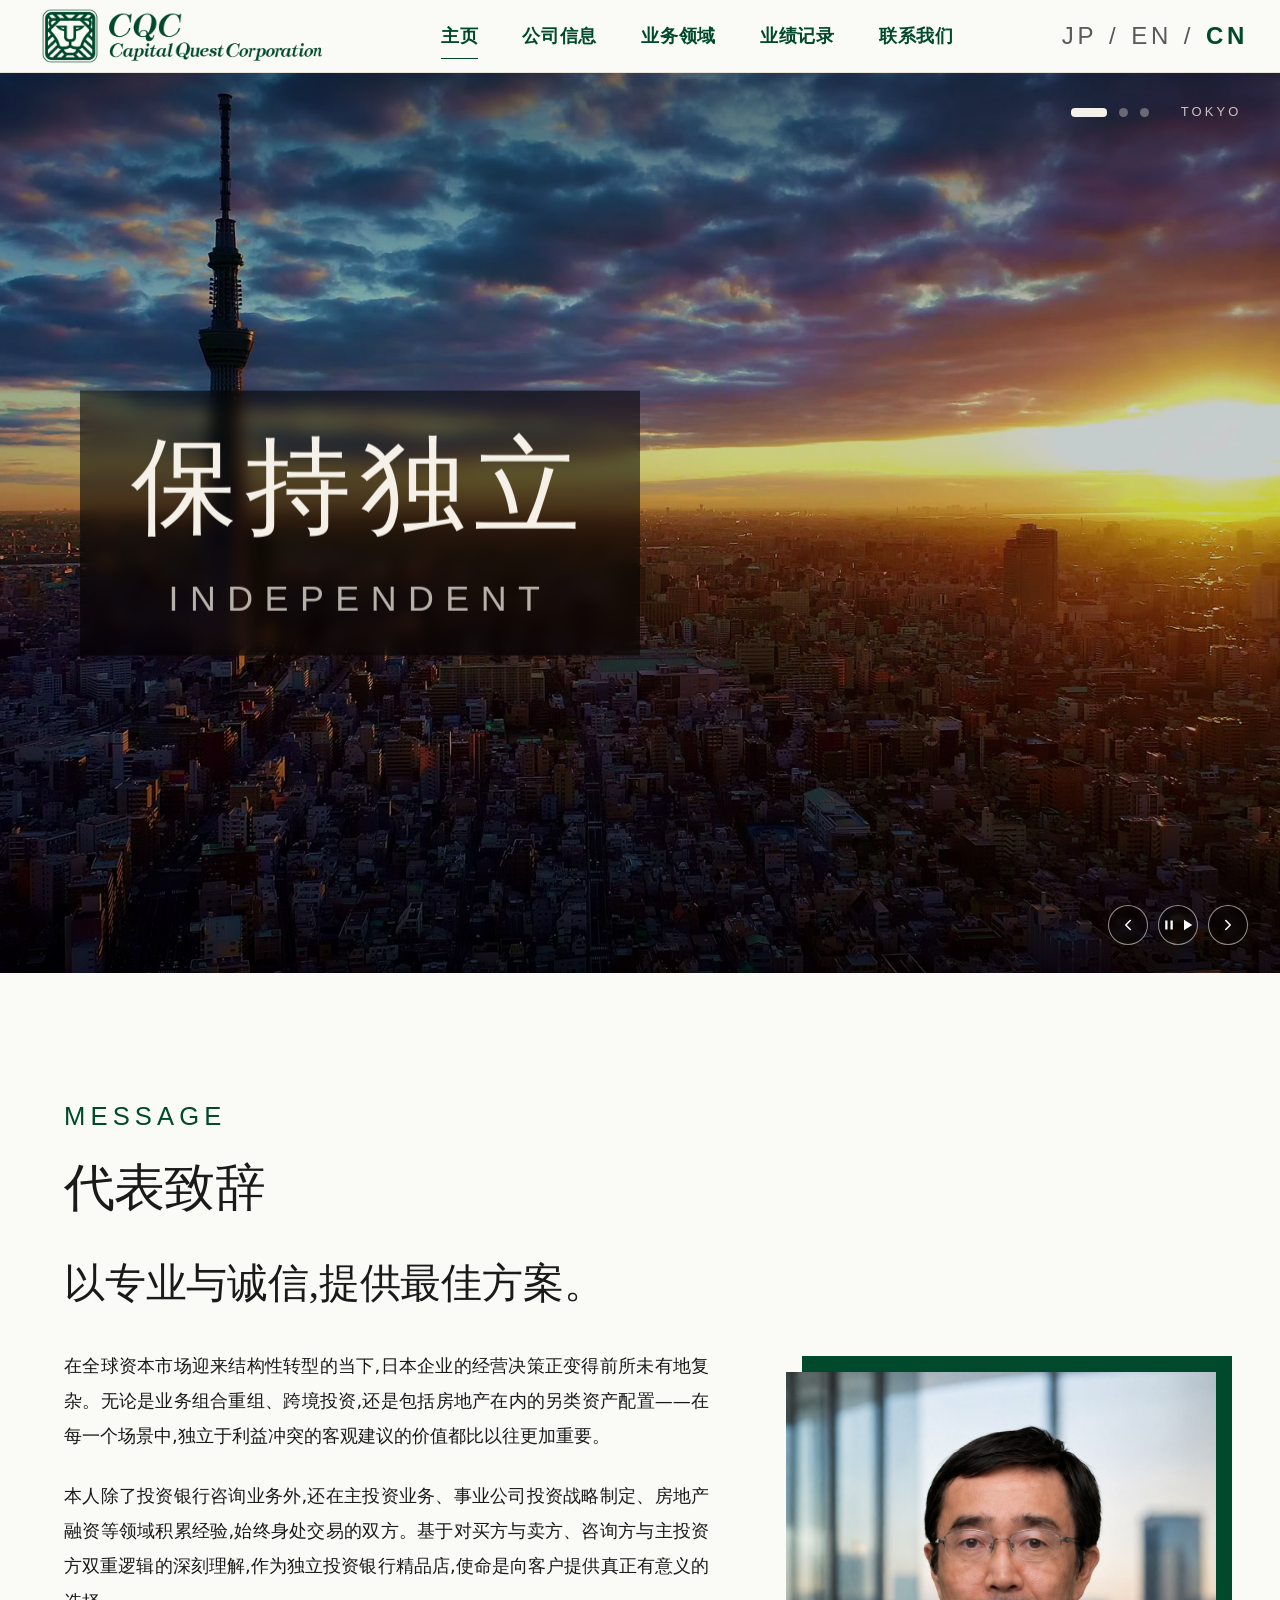
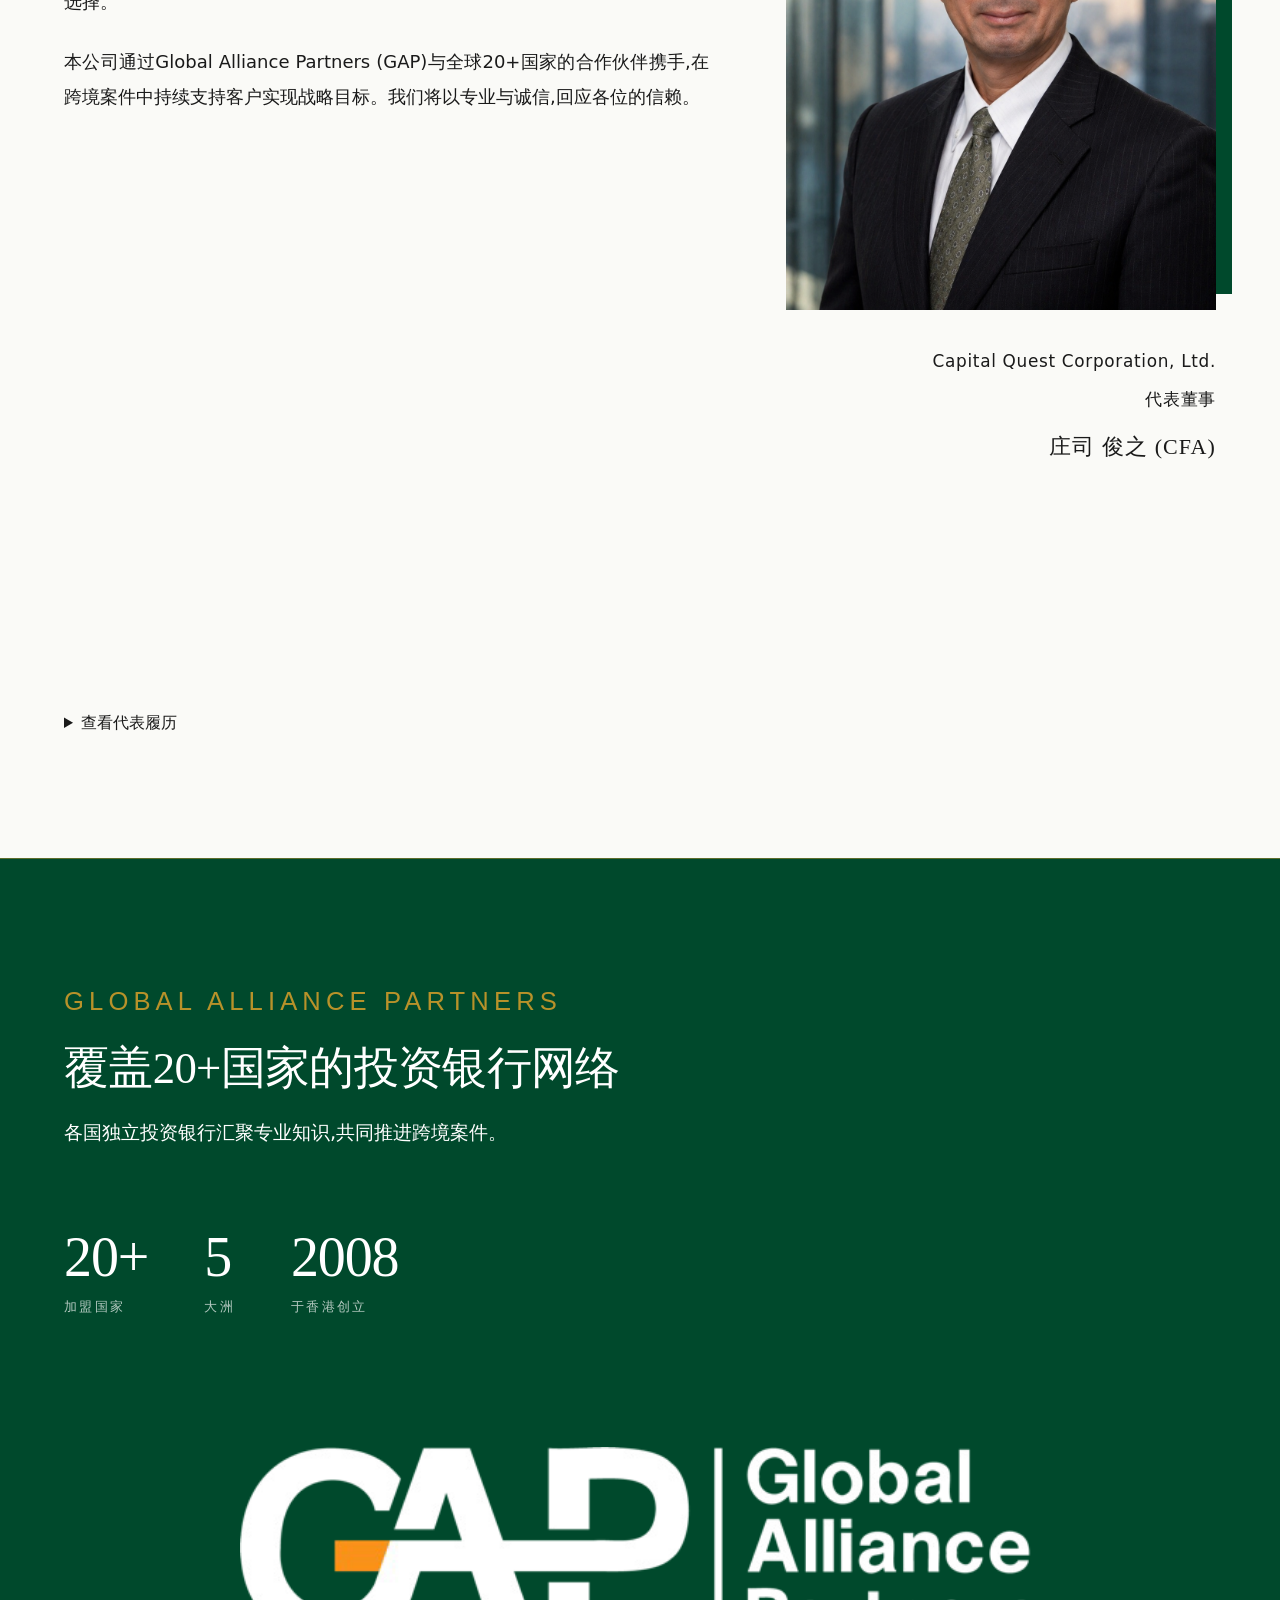
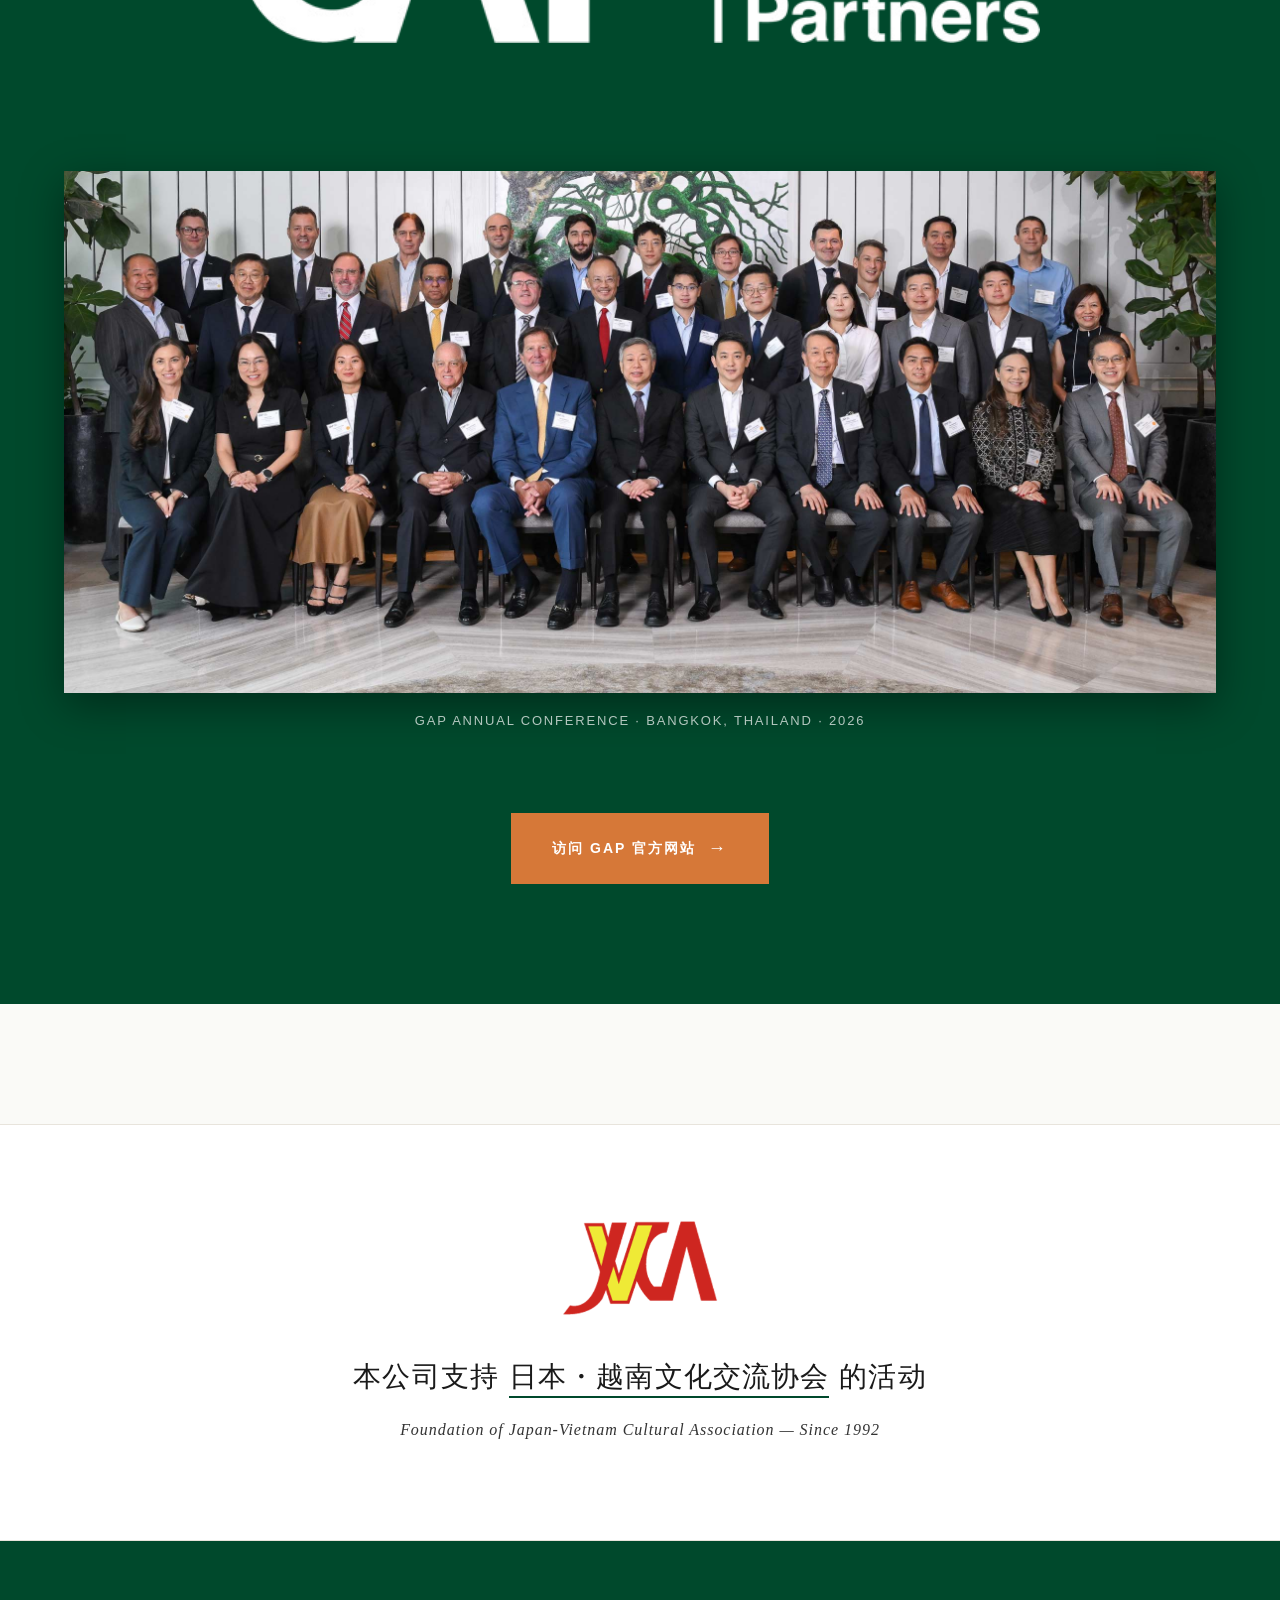
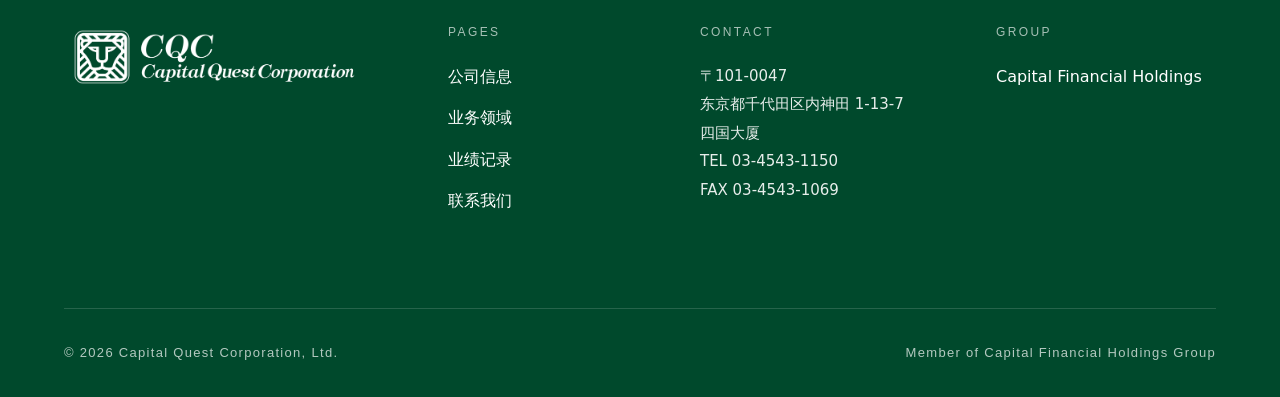
==== cn/index.html @ e7d8eb64 "CQC HP 2026-07 組織人事反映プレビュー（筒井会長退任→庄司代表就任、長谷川・厳のCAM異動、GAP加盟メンバー化、team統合） Co-Authored-By: Claude Opus " ====
<!DOCTYPE html>
<html lang="zh-CN">
<head>
<!-- Google tag (gtag.js) -->
<script async src="https://www.googletagmanager.com/gtag/js?id=G-7T0EGRR7GF"></script>
<script>
  window.dataLayer = window.dataLayer || [];
  function gtag(){dataLayer.push(arguments);}
  gtag('js', new Date());

  gtag('config', 'G-7T0EGRR7GF');
</script>
<meta charset="UTF-8">
<meta name="viewport" content="width=device-width, initial-scale=1">
<title>Capital Quest Corporation, Ltd. | 独立M&amp;A咨询</title>
<meta name="description" content="独立系M&A咨询公司。作为Capital Financial Holdings (CFH)集团成员,通过覆盖20+国家的Global Alliance Partners (GAP)网络提供跨境M&A咨询服务。">
<link rel="canonical" href="https://www.capital-qc.co.jp/cn/">
<!-- Favicon Start -->
<link rel="icon" type="image/png" href="/assets/logo/favicon/favicon-96x96.png" sizes="96x96" />
<link rel="icon" type="image/svg+xml" href="/assets/logo/favicon/favicon.svg" />
<link rel="shortcut icon" href="/assets/logo/favicon/favicon.ico" />
<link rel="apple-touch-icon" sizes="180x180" href="/assets/logo/favicon/apple-touch-icon.png" />
<link rel="manifest" href="/assets/logo/site.webmanifest" />
<!-- Favicon End -->
<link rel="stylesheet" href="/assets/css/style.css?v=20260513d">
</head>
<body>
<header class="site-header">
  <div class="site-header__inner"> <a href="/cn/" class="site-logo" aria-label="Capital Quest Corporation, Ltd. - 主页"> <img src="../assets/logo/cqc/cqc-logo-transparent.png" alt="Capital Quest Corporation, Ltd."> </a>
    <button class="site-nav-toggle" type="button" aria-label="打开菜单" aria-expanded="false" aria-controls="site-nav"> <span class="site-nav-toggle__bar" aria-hidden="true"></span> </button>
    <nav class="site-nav" id="site-nav" aria-label="全球"> <a href="/cn/" class="is-active">主页</a> <a href="about.html">公司信息</a> <a href="services.html">业务领域</a> <a href="track-record.html">业绩记录</a> <a href="mailto:info@capital-qc.co.jp?subject=Capital%20Quest%20Corporation%20%E7%BD%91%E7%AB%99%E5%92%A8%E8%AF%A2">联系我们</a> </nav>
    <div class="site-nav__lang" aria-label="语言切换"> <a href="/">JP</a> <span aria-hidden="true">/</span> <a href="/en/">EN</a> <span aria-hidden="true">/</span> <span class="is-active">CN</span> </div>
  </div>
</header>
<main> 
  
  <!-- HERO -->
  <section class="hero" aria-labelledby="hero-h1">
    <div class="hero__media" aria-hidden="true">
      <div class="hero__media-layer is-active" data-scene="tk">
        <video autoplay muted loop playsinline preload="auto" disablepictureinpicture controlslist="nodownload nofullscreen noremoteplayback" poster="../assets/img/hero/hero-tk-poster.jpg">
          <source src="../assets/video/TK.mp4" type="video/mp4">
        </video>
      </div>
      <div class="hero__media-layer" data-scene="hk">
        <video muted loop playsinline preload="auto" disablepictureinpicture controlslist="nodownload nofullscreen noremoteplayback" poster="../assets/img/hero/hero-hk-poster.jpg">
          <source src="../assets/video/HK2.mp4" type="video/mp4">
        </video>
      </div>
      <div class="hero__media-layer" data-scene="vn">
        <video muted loop playsinline preload="auto" disablepictureinpicture controlslist="nodownload nofullscreen noremoteplayback" poster="../assets/img/hero/hero-vn-poster.jpg">
          <source src="../assets/video/VN.mp4" type="video/mp4">
        </video>
      </div>
    </div>
    <div class="hero__overlay" aria-hidden="true"></div>
    <div class="hero__cities" aria-hidden="true"> <span class="hero__city-dot is-active" data-i="0"></span>  <span class="hero__city-dot" data-i="2"></span> <span class="hero__city-dot" data-i="3"></span> <span class="hero__city-label" id="hero-city-label">TOKYO</span> </div>
    <div class="hero__telop" id="hero-telop" aria-live="polite"></div>
    
    <!-- Hero controls (PC only) — 上一个 / 暂停 / 下一个 -->
    <div class="hero__controls" aria-label="Hero 操作">
      <button type="button" class="hero__ctrl hero__ctrl--prev" aria-label="上一个场景">
      <svg viewBox="0 0 24 24" aria-hidden="true" focusable="false">
        <path d="M15 6 L9 12 L15 18" fill="none" stroke="currentColor" stroke-width="2" stroke-linecap="round" stroke-linejoin="round"/>
      </svg>
      </button>
      <button type="button" class="hero__ctrl hero__ctrl--toggle" aria-label="暂停" aria-pressed="false">
      <svg class="hero__ctrl-icon hero__ctrl-icon--pause" viewBox="0 0 24 24" aria-hidden="true" focusable="false">
        <rect x="7" y="6" width="3" height="12" fill="currentColor"/>
        <rect x="14" y="6" width="3" height="12" fill="currentColor"/>
      </svg>
      <svg class="hero__ctrl-icon hero__ctrl-icon--play" viewBox="0 0 24 24" aria-hidden="true" focusable="false">
        <path d="M8 5 L19 12 L8 19 Z" fill="currentColor"/>
      </svg>
      </button>
      <button type="button" class="hero__ctrl hero__ctrl--next" aria-label="下一个场景">
      <svg viewBox="0 0 24 24" aria-hidden="true" focusable="false">
        <path d="M9 6 L15 12 L9 18" fill="none" stroke="currentColor" stroke-width="2" stroke-linecap="round" stroke-linejoin="round"/>
      </svg>
      </button>
    </div>
  </section>
  
  <!-- CHAIRMAN'S MESSAGE -->
  <section class="section chairman" aria-labelledby="chairman-h">
    <div class="container">
      <div class="section-header"> <span class="eyebrow">Message</span>
        <h2 id="chairman-h" class="h2">代表致辞</h2>
      </div>
      <div class="chairman__grid">
        <div class="chairman__text">
          <h3 class="chairman__pull">以专业与诚信,提供最佳方案。</h3>
          <div class="chairman__body">
            <p class="jp-justify">在全球资本市场迎来结构性转型的当下,日本企业的经营决策正变得前所未有地复杂。无论是业务组合重组、跨境投资,还是包括房地产在内的另类资产配置——在每一个场景中,独立于利益冲突的客观建议的价值都比以往更加重要。</p>
            <p class="jp-justify">本人除了投资银行咨询业务外,还在主投资业务、事业公司投资战略制定、房地产融资等领域积累经验,始终身处交易的双方。基于对买方与卖方、咨询方与主投资方双重逻辑的深刻理解,作为独立投资银行精品店,使命是向客户提供真正有意义的选择。</p>
            <p class="jp-justify">本公司通过Global Alliance Partners (GAP)与全球20+国家的合作伙伴携手,在跨境案件中持续支持客户实现战略目标。我们将以专业与诚信,回应各位的信赖。</p>
          </div>
        </div>
        <figure class="chairman__photo">
          <div class="chairman__photo-frame"> <img src="../assets/img/team/shoji.png" alt="庄司 俊之"> </div>
          <figcaption class="chairman__sign"> <span class="chairman__sign-company">Capital Quest Corporation, Ltd.</span> <span class="chairman__sign-title">代表董事</span> <span class="chairman__sign-name">庄司 俊之 (CFA)</span> </figcaption>
        </figure>
      </div>
    </div>
  </section>
  
  <!-- TRACK RECORD CAROUSEL -->
  
  <!-- GAP NETWORK -->
    <!-- Representative profile (relocated from team) -->
  <section class="section leader-bio-section">
    <div class="container">
      <details class="leader-bio">
        <summary>查看代表履历</summary>
        <div class="person-card__detail">
          <p>庄司 俊之先生以野村证券23年(其中纽约8年)的投资银行・自有资金投资生涯为基础,后续在乐天、MA Platform、东海东京证券积累了M&amp;A顾问与自有资金投资两方面的经验,目前担任CQC的实务统筹负责人。</p>
          <p>野村时代,在美国和日本两个市场从事不动产融资・投资、以及自有资金投资业务。其在日美两个市场不动产相关项目的设计与执行经验,延展至REIT、CMBS(Commercial Mortgage-Backed Securities)等不动产证券化项目的广泛参与。</p>
          <p>野村之后的职业生涯中,在乐天集团参与事业企划与企业风险投资,在MA Platform(森信托集团)负责大型国际度假村开发战略,在东海东京证券负责M&amp;A顾问业务,积累了事业公司侧的本金视角与顾问双方的视角。这构成了在CQC中,翻译卖方与买方双方逻辑、组织交易过程中独特的优势。</p>
          <p>专业领域涵盖资本市场交易、另类投资、M&amp;A・资金筹措顾问、不动产融资及不动产投资四大领域。</p>
          <h4>职业经历</h4>
          <ul class="career-timeline">
            <li><time>～2009前后</time><span>野村证券(东京・纽约任职,合计23年。其中纽约8年)</span></li>
            <li><time>～2010s</time><span>乐天集团(事业企划、风险・PE投资业务)</span></li>
            <li><time>～2010s</time><span>MA Platform股份有限公司(森信托集团／国际度假村开发战略负责)</span></li>
            <li><time>～2020s</time><span>东海东京证券／其他金融机构(M&amp;A顾问)</span></li>
            <li><time>2026</time><span>Capital Quest Corporation, Ltd. 代表董事(现任)</span></li>
          </ul>
          <h4>学历・资格</h4>
          <ul class="career-timeline">
            <li><span>东京大学法学部 毕业</span></li>
            <li><span>密歇根大学 工商管理硕士(MBA)</span></li>
            <li><span>美国CFA协会认证分析师(Chartered Financial Analyst)</span></li>
          </ul>
        </div>
      </details>
    </div>
  </section>
  <section class="gap-network" aria-labelledby="gap-h">
    <div class="container">
      <div class="section-header gap-network__header"> <span class="eyebrow">Global Alliance Partners</span>
        <h2 id="gap-h">覆盖20+国家的投资银行网络</h2>
        <p class="gap-network__lead">各国独立投资银行汇聚专业知识,共同推进跨境案件。</p>
      </div>
      <div class="gap-stats">
        <div>
          <div class="gap-stat__num"><span class="num">20+</span></div>
          <div class="gap-stat__label">加盟国家</div>
        </div>
        <div>
          <div class="gap-stat__num"><span class="num">5</span></div>
          <div class="gap-stat__label">大洲</div>
        </div>
        <div>
          <div class="gap-stat__num"><span class="num">2008</span></div>
          <div class="gap-stat__label">于香港创立</div>
        </div>
      </div>
      <div class="gap-network__brand"> <a href="https://globalalliancepartners.com/" target="_blank" rel="noopener noreferrer" class="gap-network__brand-link" aria-label="Global Alliance Partners 官方网站"> <img src="../assets/img/gap/gap-logo-white-hd.png" alt="Global Alliance Partners" class="gap-network__brand-logo"> </a> </div>
      <figure class="gap-network__conf"> <img src="../assets/img/gap/group-shot-2026.jpg" alt="GAP Annual Conference 2026" class="gap-network__conf-img">
        <figcaption class="gap-network__conf-caption">GAP Annual Conference · Bangkok, Thailand · 2026</figcaption>
      </figure>
      <div class="gap-network__cta"> <a href="https://globalalliancepartners.com/gap-members/"
           class="gap-network__cta-btn"
           target="_blank" rel="noopener noreferrer"> 访问 GAP 官方网站 <span class="arrow" aria-hidden="true">→</span> </a> </div>
    </div>
  </section>
</main>
<script>

// ===== Hero: TK → NY → HK → VN 切换 + 字幕 + 控制按钮 =====
(function () {
  var layers = document.querySelectorAll('.hero__media-layer');
  if (layers.length < 2) return;

  var telop     = document.getElementById('hero-telop');
  var cityLabel = document.getElementById('hero-city-label');
  var cityDots  = document.querySelectorAll('.hero__city-dot');
  var prevBtn   = document.querySelector('.hero__ctrl--prev');
  var nextBtn   = document.querySelector('.hero__ctrl--next');
  var toggleBtn = document.querySelector('.hero__ctrl--toggle');

  // keywordJp 位置放置较大的中文主标题；keywordEn 位置放置较小的英文副标题。
  var cities = [
    { label:'TOKYO',     keywordJp:'保持独立',           keywordEn:'INDEPENDENT' },
    { label:'HONG KONG', keywordJp:'20+国家网络',        keywordEn:'CROSSBORDER NETWORK' },
    { label:'VIETNAM',   keywordJp:'连接高增长亚洲',     keywordEn:'THE NEXT FUTURE', theme:'light' }
  ];

  var CITY_DURATION = 8500;
  var EXIT_TRIGGER  = 6500;
  var CROSSFADE_MS  = 2100;
  var WARMUP_MS     = 300;

  var idx = 0;
  var isPaused = false;
  var exitTimer = null;
  var cycleTimers = [];

  layers.forEach(function (l, i) {
    var v = l.querySelector('video');
    if (!v) return;
    if (i === 0) { v.play().catch(function(){}); }
    else { v.pause(); v.currentTime = 0; }
  });

  function renderTelop(i) {
    if (!telop) return;
    var c = cities[i];
    telop.className = 'hero__telop is-enter' + (c.theme === 'light' ? ' is-light' : '');
    telop.innerHTML =
      '<div class="hero__telop-bar is-enter" id="hero-telop-bar">' +
        '<div class="hero__telop-jp">' + c.keywordJp + '</div>' +
        '<div class="hero__telop-en">' + c.keywordEn + '</div>' +
      '</div>';
  }

  function triggerExit() {
    if (!telop) return;
    telop.classList.remove('is-enter');
    telop.classList.add('is-exit');
    var bar = document.getElementById('hero-telop-bar');
    if (bar) {
      bar.classList.remove('is-enter');
      bar.classList.add('is-exit');
    }
  }

  function updateIndicator(i) {
    cityDots.forEach(function (d, j) { d.classList.toggle('is-active', j === i); });
    if (cityLabel) cityLabel.textContent = cities[i].label;
  }

  function warmupLayer(i) {
    var v = layers[i] && layers[i].querySelector('video');
    if (!v) return;
    v.currentTime = 0;
    var p = v.play();
    if (p && p.catch) p.catch(function(){});
  }

  function activateLayer(nextIdx) {
    if (nextIdx === idx) return;
    var prevIdx = idx;
    var next = layers[nextIdx].querySelector('video');
    if (next && next.paused) next.play().catch(function(){});
    layers[prevIdx].classList.remove('is-active');
    idx = nextIdx;
    layers[idx].classList.add('is-active');
    setTimeout(function () {
      var prev = layers[prevIdx].querySelector('video');
      if (prev) { prev.pause(); prev.currentTime = 0; }
    }, CROSSFADE_MS);
  }

  function goToCity(i) {
    if (exitTimer) { clearTimeout(exitTimer); exitTimer = null; }
    activateLayer(i);
    renderTelop(i);
    updateIndicator(i);
    if (!isPaused) exitTimer = setTimeout(triggerExit, EXIT_TRIGGER);
  }

  function clearCycle() {
    cycleTimers.forEach(clearTimeout);
    cycleTimers = [];
    if (exitTimer) { clearTimeout(exitTimer); exitTimer = null; }
  }

  function scheduleNext() {
    var t1 = setTimeout(function () {
      var nextIdx = (idx + 1) % cities.length;
      warmupLayer(nextIdx);
      var t2 = setTimeout(function () {
        goToCity(nextIdx);
        if (!isPaused) scheduleNext();
      }, WARMUP_MS);
      cycleTimers.push(t2);
    }, CITY_DURATION - WARMUP_MS);
    cycleTimers.push(t1);
  }

  function startCycle() {
    isPaused = false;
    if (!exitTimer) exitTimer = setTimeout(triggerExit, EXIT_TRIGGER);
    scheduleNext();
  }

  function pauseHero() {
    isPaused = true;
    clearCycle();
    var v = layers[idx].querySelector('video');
    if (v) v.pause();
    if (toggleBtn) {
      toggleBtn.classList.add('is-paused');
      toggleBtn.setAttribute('aria-pressed', 'true');
      toggleBtn.setAttribute('aria-label', '播放');
    }
  }

  function playHero() {
    var v = layers[idx].querySelector('video');
    if (v) v.play().catch(function(){});
    startCycle();
    if (toggleBtn) {
      toggleBtn.classList.remove('is-paused');
      toggleBtn.setAttribute('aria-pressed', 'false');
      toggleBtn.setAttribute('aria-label', '暂停');
    }
  }

  function jumpTo(i) {
    var wasPaused = isPaused;
    clearCycle();
    warmupLayer(i);
    goToCity(i);
    if (!wasPaused) startCycle();
  }

  if (prevBtn)   prevBtn.addEventListener('click', function () { jumpTo((idx - 1 + cities.length) % cities.length); });
  if (nextBtn)   nextBtn.addEventListener('click', function () { jumpTo((idx + 1) % cities.length); });
  if (toggleBtn) toggleBtn.addEventListener('click', function () { isPaused ? playHero() : pauseHero(); });

  renderTelop(0);
  updateIndicator(0);
  startCycle();
})();
</script> 
<script src="../assets/js/site.js?v=20260513a" defer></script> 

<!-- JVCA Support Section -->
<section class="site-support" aria-label="JVCA support">
  <div class="container">
    <div class="site-support__inner">
      <div class="site-support__logo"> <img src="../assets/img/group/jvca.png" alt="JVCA — 日本越南文化交流协会"> </div>
      <div class="site-support__text">
        <p class="site-support__line">本公司支持 <a href="https://www.jvca.or.jp/" target="_blank" rel="noopener noreferrer">日本・越南文化交流协会</a> 的活动</p>
        <p class="site-support__since">Foundation of Japan-Vietnam Cultural Association — Since 1992</p>
      </div>
    </div>
  </div>
</section>
<footer class="site-footer">
  <div class="container">
    <div class="site-footer__grid">
      <div class="site-footer__brand"> <img src="../assets/logo/cqc/cqc-logo-white.png" alt="Capital Quest Corporation, Ltd."> </div>
      <div class="site-footer__col">
        <h4>Pages</h4>
        <ul>
          <li><a href="about.html">公司信息</a></li>
          <li><a href="services.html">业务领域</a></li>
          <li><a href="track-record.html">业绩记录</a></li>
          
          <li><a href="mailto:info@capital-qc.co.jp?subject=Capital%20Quest%20Corporation%20%E7%BD%91%E7%AB%99%E5%92%A8%E8%AF%A2">联系我们</a></li>
        </ul>
      </div>
      <div class="site-footer__col">
        <h4>Contact</h4>
        <address>
        〒101-0047<br>
        东京都千代田区内神田 1-13-7<br>
        四国大厦<br>
        TEL 03-4543-1150<br>
        FAX 03-4543-1069
        </address>
      </div>
      <div class="site-footer__col">
        <h4>Group</h4>
        <ul>
          <li>Capital Financial Holdings</li>
        </ul>
      </div>
    </div>
    <div class="site-footer__bottom"> <span>&copy; 2026 Capital Quest Corporation, Ltd.</span> <span>Member of Capital Financial Holdings Group</span> </div>
  </div>
</footer>
</body>
</html>
---- assets/css/style.css ----
/* =====================================================
   CQC Website — style.css
   v0.1 (2026-04-27)
   Plain HTML + 自作CSS。フレームワーク不使用。
   全設計値は :root に集約。微調整は :root の値変更で全頁伝播。
   ===================================================== */

/* -----------------------------------------------------
   1. Design Tokens (:root variables)
   ----------------------------------------------------- */
:root {
  /* Brand colors */
  --c-forest:       #00492C;   /* CQC公式 / Primary */
  --c-forest-deep:  #003620;   /* hover / 深調 */
  --c-forest-soft:  #E5EDE9;   /* 淡背景 */
  --c-gold:         #B8922A;   /* アクセント（最小限・下線） */

  /* Surfaces */
  --c-bg:           #FAFAF7;   /* warm ivory（基本背景） */
  --c-paper:        #FFFFFF;   /* カード等 */
  --c-ink:          #1A1A1A;   /* 本文 */
  --c-ink-muted:    #333333;   /* 補足（強化済） */
  --c-ink-faint:    #5A5A5A;   /* キャプション（強化済） */
  --c-border:       #E8E4DC;   /* 罫線 */
  --c-border-strong:#1A1A1A;   /* 強調罫線 */

  /* Typography stacks (OS fonts only — no webfont) */
  --font-mincho:
      "Hiragino Mincho ProN", "Hiragino Mincho Pro",
      "Yu Mincho", "YuMincho", "ＭＳ 明朝", serif;
  --font-gothic:
      "Hiragino Sans", "Hiragino Kaku Gothic ProN",
      "Yu Gothic Medium", YuGothic, "Yu Gothic",
      "Meiryo UI", Meiryo, "Noto Sans JP",
      system-ui, -apple-system, sans-serif;
  /* serif-en は --font-mincho にエイリアス（フォントファミリー数を3に集約） */
  --font-serif-en: var(--font-mincho);
  --font-sans-en:
      "Helvetica Neue", Helvetica, Arial,
      "Liberation Sans", sans-serif;

  /* Type scale — 4 tiers only (Display / Title / Body / Caption)
     全画面で視認性と一貫性を確保。これ以外のサイズは原則使わない。 */
  --fs-display:  clamp(2.75rem, 5vw,   4.5rem);    /* T1 — Hero H1 only */
  --fs-title:    clamp(1.5rem,  2.5vw, 2.125rem);  /* T2 — eyebrow override / h2 / pull / hero subhead */
  --fs-body:     1rem;                              /* T3 — paragraphs / sub / lead / mission body */
  --fs-caption:  0.8125rem;                         /* T4 — labels / tags / marker labels */

  /* Legacy aliases (互換性のため残置。新規は上記4トークンを使うこと) */
  --fs-h2:       var(--fs-title);
  --fs-eyebrow:  var(--fs-caption);

  --lh-display: 1.25;
  --lh-heading: 1.4;
  --lh-body:    1.85;        /* 和文向け広め */

  /* Spacing scale */
  --space-section:   120px;  /* セクション間 */
  --space-block:     80px;   /* ブロック間 */
  --space-element:   32px;

  /* Layout */
  --max-w:    1280px;
  --gutter:   clamp(24px, 5vw, 64px);
  --nav-h:    72px;

  /* Borders & shadow */
  --radius:        2px;

  /* Motion */
  --ease:         cubic-bezier(0.4, 0, 0.2, 1);
  --duration:     200ms;
}

/* -----------------------------------------------------
   2. Reset (minimal)
   ----------------------------------------------------- */
*, *::before, *::after { box-sizing: border-box; }
* { margin: 0; padding: 0; }

html {
  -webkit-text-size-adjust: 100%;
  -webkit-font-smoothing: antialiased;
  -moz-osx-font-smoothing: grayscale;
  scroll-behavior: smooth;
}

body {
  background: var(--c-bg);
  color: var(--c-ink);
  font-family: var(--font-gothic);
  font-size: var(--fs-body);
  line-height: var(--lh-body);
  font-feature-settings: "palt" 1;  /* 和文プロポーショナル詰め */
}

img, svg { display: block; max-width: 100%; height: auto; }
a { color: inherit; text-decoration: none; transition: opacity var(--duration) var(--ease); }
a:hover { opacity: 0.7; }
button { font: inherit; background: none; border: 0; cursor: pointer; color: inherit; }
ul, ol { list-style: none; }

/* -----------------------------------------------------
   3. Japanese typography rules
   ----------------------------------------------------- */
.jp-justify {
  text-align: justify;
  text-justify: inter-ideograph;
  word-break: auto-phrase;
  line-break: strict;
  hanging-punctuation: allow-end;
}

/* -----------------------------------------------------
   4. Layout primitives
   ----------------------------------------------------- */
.container {
  width: 100%;
  max-width: var(--max-w);
  margin-inline: auto;
  padding-inline: var(--gutter);
}

.section {
  padding-block: var(--space-section);
}

/* -----------------------------------------------------
   5. Typography utilities
   ----------------------------------------------------- */
.eyebrow {
  font-family: var(--font-sans-en);
  font-size: var(--fs-eyebrow);
  font-weight: 500;
  letter-spacing: 0.2em;
  text-transform: uppercase;
  color: var(--c-forest);
  display: inline-block;
}

.h2 {
  font-family: var(--font-mincho);
  font-size: var(--fs-h2);
  font-weight: 500;
  line-height: var(--lh-heading);
}

.num {
  font-family: var(--font-serif-en);
  font-variant-numeric: tabular-nums;
  font-feature-settings: "tnum" 1;
}

/* -----------------------------------------------------
   6. Header / Nav
   ----------------------------------------------------- */
.site-header {
  position: sticky;
  top: 0;
  z-index: 50;
  background: rgba(250, 250, 247, 0.92);
  backdrop-filter: saturate(180%) blur(12px);
  -webkit-backdrop-filter: saturate(180%) blur(12px);
  border-bottom: 1px solid var(--c-border);
}

.site-header__inner {
  display: flex;
  align-items: center;
  justify-content: space-between;
  height: var(--nav-h);
  padding-inline: clamp(20px, 2.5vw, 40px);
}

.site-logo {
  display: flex;
  align-items: center;
  gap: 12px;
}

.site-logo img {
  height: 72px;
  width: auto;
}

.site-nav {
  display: flex;
  gap: 44px;
}

.site-nav a {
  font-family: var(--font-gothic);
  font-size: 1.125rem;
  font-weight: 700;
  color: var(--c-forest);
  letter-spacing: 0.04em;
  position: relative;
  padding-block: 6px;
}

.site-nav a::after {
  content: "";
  position: absolute;
  left: 0;
  bottom: 0;
  width: 100%;
  height: 1px;
  background: var(--c-forest);
  transform: scaleX(0);
  transform-origin: left;
  transition: transform var(--duration) var(--ease);
}

.site-nav a:hover { opacity: 1; }
.site-nav a:hover::after,
.site-nav a.is-active::after { transform: scaleX(1); }

.site-nav__lang {
  display: flex;
  align-items: center;
  gap: 12px;
  font-family: var(--font-sans-en);
  font-size: 1.5rem;  /* 24px */
  letter-spacing: 0.15em;
}
.site-nav__lang span { color: var(--c-ink-faint); }
.site-nav__lang .is-active { color: var(--c-forest); font-weight: 600; }
.site-nav__lang a {
  color: var(--c-ink-faint);
  text-decoration: none;
  transition: color var(--duration) var(--ease);
}
.site-nav__lang a:hover { color: var(--c-ink); }

/* モバイル/タブレットだけ言語トグルを縮小 + 間隔詰め */
@media (max-width: 1024px) {
  .site-nav__lang {
    font-size: 0.8125rem;  /* 13px */
    gap: 4px;
    letter-spacing: 0.06em;
  }
}

/* ---- Hamburger toggle (mobile only) ---- */
.site-nav-toggle {
  display: none;
  width: 44px;
  height: 44px;
  margin: 0;
  padding: 0;
  background: transparent;
  border: 0;
  cursor: pointer;
  position: relative;
  z-index: 60;
  -webkit-appearance: none;
}
.site-nav-toggle__bar,
.site-nav-toggle__bar::before,
.site-nav-toggle__bar::after {
  display: block;
  width: 24px;
  height: 2px;
  background: var(--c-forest);
  position: absolute;
  left: 50%;
  transform: translateX(-50%);
  transition: transform 0.25s ease, top 0.25s ease, opacity 0.2s ease;
}
.site-nav-toggle__bar {
  top: 50%;
  margin-top: -1px;
}
.site-nav-toggle__bar::before { content: ''; top: -8px; }
.site-nav-toggle__bar::after  { content: ''; top:  8px; }

.site-nav-toggle.is-open .site-nav-toggle__bar { background: transparent; }
.site-nav-toggle.is-open .site-nav-toggle__bar::before {
  top: 0;
  transform: translateX(-50%) rotate(45deg);
}
.site-nav-toggle.is-open .site-nav-toggle__bar::after {
  top: 0;
  transform: translateX(-50%) rotate(-45deg);
}

/* -----------------------------------------------------
   7. Hero (A案 Centerview Style)
   ----------------------------------------------------- */
.hero {
  position: relative;
  padding-block: clamp(96px, 14vh, 180px) clamp(80px, 12vh, 140px);
  min-height: 100vh;
  display: flex;
  align-items: center;
  background: #0a0a0a;
  overflow: hidden;
  text-align: center;
}

@media (max-width: 1024px) {
  .hero { height: 45vh; min-height: 340px; padding-block: 0; }
}

@media (max-width: 768px) {
  .hero { height: 38vh; min-height: 300px; padding-block: 0; }
}

/* Houlihan-style full-bleed media layer */
.hero__media {
  position: absolute;
  inset: 0;
  z-index: 0;
  overflow: hidden;
}
.hero__media-layer {
  position: absolute;
  inset: 0;
  opacity: 0;
  /* 2秒クロスフェード、cubic-bezier で柔らかい立ち上がり・収束 */
  transition: opacity 2s cubic-bezier(0.45, 0, 0.25, 1);
  will-change: opacity;
  /* GPU レイヤーに昇格して描画安定化 */
  transform: translateZ(0);
}
.hero__media-layer.is-active { opacity: 1; }
.hero__media-layer video {
  width: 100%;
  height: 100%;
  object-fit: cover;
  display: block;
  /* GPU 昇格は親 .hero__media-layer のみで完結（二重昇格による微振動を回避） */
}
/* TK / NY: ビル・タワー先端まで表示するため上端に揃える */
.hero__media-layer[data-scene="tk"] video,
.hero__media-layer[data-scene="ny"] video {
  object-position: center top;
}
.hero__overlay {
  position: absolute;
  inset: 0;
  z-index: 1;
  pointer-events: none;
  background:
    linear-gradient(180deg,
      rgba(0,0,0,0.55) 0%,
      rgba(0,0,0,0.20) 35%,
      rgba(0,0,0,0.20) 60%,
      rgba(0,0,0,0.65) 100%);
}
.hero > .container {
  position: relative;
  z-index: 2;
  width: 100%;
}

/* Text color + size overrides on dark media (Houlihan / Lazard standard) */
.hero .hero__eyebrow  {
  color: rgba(245,241,232,0.78);
  font-size: clamp(1.25rem, 2vw, 1.625rem);
}

.hero .hero__h1       { color: #F5F1E8; font-size: clamp(3.5rem, 6.5vw, 6rem); white-space: nowrap; }
.hero .hero__subhead  { color: #F5F1E8; font-size: clamp(1.5rem, 2.5vw, 2.125rem); }
.hero .hero__lead     { color: rgba(245,241,232,0.82); }
.hero .hero__stats    { border-top-color: rgba(245,241,232,0.22); }
.hero .stat__num      { color: var(--c-gold); }
.hero .stat__label    { color: rgba(245,241,232,0.72); }
.hero .stat__sublabel { color: rgba(245,241,232,0.55); }

@media (prefers-reduced-motion: reduce) {
  /* Keep poster/video visible; just disable crossfade animation. JS also halts the cycle. */
  .hero__media-layer { transition: none; }
}

/* Hero stats — institutional 3-column */

/* Subtle decorative gold rule */

/* -----------------------------------------------------
   7-b. Hero Telop  (TK→NY→HK→VN ローテーション字幕)
        和文(大) → 英文 → 都市名 の順に下から上に積層。
        黒帯は左から右へ広がって出現、左方向へ縮んで消える。
   ----------------------------------------------------- */

/* City indicator (top-right) */
.hero__cities {
  position: absolute;
  top: 12px;
  right: 12px;
  z-index: 4;
  display: flex;
  align-items: center;
  gap: 8px;
  pointer-events: none;
}
.hero__city-dot {
  width: 6px;
  height: 6px;
  background: rgba(245,241,232,0.35);
  border-radius: 50%;
  transition: width 0.4s ease, background 0.4s ease, border-radius 0.4s ease;
}
.hero__city-dot.is-active {
  background: #F5F1E8;
  width: 24px;
  border-radius: 3px;
}
.hero__city-label {
  margin-left: 14px;
  font-family: var(--font-sans-en);
  font-size: 11px;
  color: rgba(245,241,232,0.78);
  letter-spacing: 0.2em;
  text-transform: uppercase;
}

/* Telop block (vertically centered, full-width with side margins — unified PC + mobile) */
.hero__telop {
  position: absolute;
  z-index: 3;
  top: 50%;
  left: 16px;
  right: 16px;
  transform: translateY(-50%);
  max-width: none;
  pointer-events: none;
}
.hero__telop-bar {
  position: relative;
  overflow: hidden;
  padding: 12px 14px;
  background: rgba(0,0,0,0.78);
  -webkit-backdrop-filter: blur(8px);
          backdrop-filter: blur(8px);
  transform: scaleX(0);
  transform-origin: left center;
}

/* FB2: 暗背景シーン（VN）用 — 白帯 + 墨文字で視認性確保 */
.hero__telop.is-light .hero__telop-bar  { background: rgba(255,255,255,0.55); }
.hero__telop.is-light .hero__telop-jp   { color: #1a1a1a; }
.hero__telop.is-light .hero__telop-en   { color: rgba(26,26,26,0.65); }

/* === 黒帯：よりゆっくり優雅に展開 === */
.hero__telop-bar.is-enter {
  animation: cqcHeroBarEnter 1.2s cubic-bezier(0.16, 1, 0.3, 1) 1.4s forwards;
}
.hero__telop-bar.is-exit {
  transform-origin: left center;
  /* 文字と同期してゆっくり退場 */
  animation: cqcHeroBarExit 1.6s cubic-bezier(0.22, 1, 0.36, 1) forwards;
}
@keyframes cqcHeroBarEnter { from { transform: scaleX(0); } to { transform: scaleX(1); } }
@keyframes cqcHeroBarExit  { from { transform: scaleX(1); } to { transform: scaleX(0); } }

/* === 文字：opacity + slide + blur のレイヤード演出 === */
.hero__telop-jp {
  font-family: var(--font-mincho);
  font-size: clamp(16px, 4.4vw, 22px);
  font-weight: 400;
  color: #F5F1E8;
  letter-spacing: 0.08em;
  line-height: 1.4;
  margin-bottom: 8px;
  white-space: normal;
  opacity: 0;
  transform: translateY(24px);
  filter: blur(10px);
  will-change: opacity, transform, filter;
}
.hero__telop-en {
  font-family: var(--font-sans-en);
  font-size: 10px;
  font-weight: 500;
  color: rgba(245,241,232,0.72);
  letter-spacing: 0.24em;
  text-transform: uppercase;
  opacity: 0;
  transform: translateY(20px);
  filter: blur(8px);
  will-change: opacity, transform, filter;
}

/* 入場：和文先 → 英文 のスタガード演出。ease-out-expo 風で柔らかく着地 */
.hero__telop.is-enter .hero__telop-jp   { animation: cqcHeroTextEnter 1.6s cubic-bezier(0.16, 1, 0.3, 1) 2.3s forwards; }
.hero__telop.is-enter .hero__telop-en   { animation: cqcHeroTextEnter 1.6s cubic-bezier(0.16, 1, 0.3, 1) 2.9s forwards; }

/* 退場：シンプルにopacity + 微かなtranslateY、ease-out で長い余韻 */
.hero__telop.is-exit .hero__telop-jp,
.hero__telop.is-exit .hero__telop-en {
  animation: cqcHeroTextExit 1.6s cubic-bezier(0.22, 1, 0.36, 1) forwards;
}

@keyframes cqcHeroTextEnter {
  to {
    opacity: 1;
    transform: translateY(0);
    filter: blur(0);
  }
}
@keyframes cqcHeroTextExit {
  to {
    opacity: 0;
    transform: translateY(-8px);
  }
}

@media (max-width: 480px) {
  .hero__telop-jp   { font-size: clamp(15px, 4.8vw, 20px); }
}

/* PC のみ大幅アップ（>1024px） */
@media (min-width: 1025px) {
  .hero__telop-bar  {
    /* FB1-b: 黒帯を縦に細く（縦padding大幅縮小） */
    padding: clamp(16px, 1.8vw, 26px) clamp(32px, 4vw, 56px);
    width: max-content;
    max-width: 100%;
    /* FB1-c: 右にずらしバランスよく */
    margin-left: clamp(48px, 5vw, 100px);
    background: rgba(0,0,0,0.55);
  }
  /* JP-EN 行間も詰めて全体を細身に */
  .hero__telop-jp   { font-size: clamp(65px, 8.28vw, 115px); margin-bottom: 4px; white-space: nowrap; }
  .hero__telop-en   { font-size: clamp(28px, 2.8vw, 36px); letter-spacing: 0.32em; }

  /* 英語ページは jp 位置に長めの英語タイトルが入るため縮小 */
  [lang="en"] .hero__telop-jp { font-size: clamp(40px, 5vw, 64px); letter-spacing: 0.02em; }

  /* PC のみ都市インジケーター大型化 */
  .hero__cities     { top: clamp(24px, 3vh, 40px); right: clamp(24px, 3vw, 44px); gap: 12px; }
  .hero__city-dot   { width: 9px; height: 9px; }
  .hero__city-dot.is-active { width: 36px; border-radius: 4px; }
  .hero__city-label { margin-left: 20px; font-size: clamp(13px, 1vw, 15px); letter-spacing: 0.24em; }
}

/* Hero controls (PC only) — 前 / 一時停止 / 次 */
.hero__controls { display: none; }
@media (min-width: 1025px) {
  .hero__controls {
    position: absolute;
    bottom: 28px;
    right: 32px;
    z-index: 5;
    display: flex;
    gap: 10px;
    pointer-events: auto;
  }
  .hero__ctrl {
    width: 40px;
    height: 40px;
    padding: 0;
    border-radius: 50%;
    border: 1px solid rgba(255,255,255,0.55);
    background: rgba(0,0,0,0.28);
    color: #fff;
    display: inline-flex;
    align-items: center;
    justify-content: center;
    cursor: pointer;
    -webkit-backdrop-filter: blur(2px);
            backdrop-filter: blur(2px);
    transition: background var(--duration) var(--ease),
                border-color var(--duration) var(--ease),
                transform var(--duration) var(--ease);
  }
  .hero__ctrl:hover {
    background: rgba(255,255,255,0.18);
    border-color: rgba(255,255,255,0.9);
  }
  .hero__ctrl:focus-visible {
    outline: 2px solid #fff;
    outline-offset: 2px;
  }
  .hero__ctrl svg {
    width: 18px;
    height: 18px;
    display: block;
  }
  .hero__ctrl-icon--play { display: none; }
  .hero__ctrl--toggle.is-paused .hero__ctrl-icon--pause { display: none; }
  .hero__ctrl--toggle.is-paused .hero__ctrl-icon--play  { display: block; }
}

@media (prefers-reduced-motion: reduce) {
  .hero__telop-bar  { transform: scaleX(1); animation: none !important; }
  .hero__telop-jp,
  .hero__telop-en,
  .hero__telop-city {
    opacity: 1;
    transform: none;
    filter: none;
    animation: none !important;
  }
  .hero__city-dot   { transition: none; }
}

/* -----------------------------------------------------
   8. Footer
   ----------------------------------------------------- */
.site-footer {
  background: var(--c-forest);
  color: #FFFFFF;
  padding-block: var(--space-block) var(--space-element);
  margin-top: var(--space-section);
}

.site-footer a { color: #FFFFFF; }
.site-footer a:hover { opacity: 0.7; }

.site-footer__grid {
  display: grid;
  grid-template-columns: 1.6fr 1fr 1.2fr 1fr;
  gap: var(--space-element);
  padding-bottom: var(--space-block);
  border-bottom: 1px solid rgba(255, 255, 255, 0.15);
}

.site-footer__brand img {
  height: 72px;
  width: auto;
  margin-bottom: 20px;
}

.site-footer__brand p {
  font-family: var(--font-gothic);
  font-size: 0.9375rem;
  line-height: 1.9;
  color: rgba(255, 255, 255, 0.85);
}

.site-footer__col h4 {
  font-family: var(--font-sans-en);
  font-size: 0.75rem;
  letter-spacing: 0.2em;
  text-transform: uppercase;
  color: rgba(255, 255, 255, 0.65);
  margin-bottom: 18px;
  font-weight: 500;
}

.site-footer__col ul li {
  margin-bottom: 12px;
  font-size: 1rem;
  font-family: var(--font-gothic);
}

.site-footer__col address {
  font-style: normal;
  font-size: 0.9375rem;
  font-family: var(--font-gothic);
  line-height: 1.9;
  color: rgba(255, 255, 255, 0.9);
}

.site-footer__bottom {
  margin-top: var(--space-element);
  display: flex;
  justify-content: space-between;
  align-items: center;
  font-family: var(--font-sans-en);
  font-size: 0.8125rem;
  letter-spacing: 0.1em;
  color: rgba(255, 255, 255, 0.7);
}

/* =====================================================
   9. HOME PAGE SECTIONS (Hero以下 7セクション)
   ===================================================== */

/* ---- 9.1 Mission Statement ---- */

/* .mission__inner inherits container's max-width and padding */

/* ---- 9.2 Why us ---- */

.section-header {
  max-width: 720px;
  margin-bottom: var(--space-block);
}

.section-header .eyebrow {
  margin-bottom: 16px;
}

/* Section eyebrow size — T2 Title 統一 (Mission / Chairman / President / Track Record / GAP / About page-hero / Access) */
.mission__eyebrow,
.section-header .eyebrow,
.gap-network__eyebrow,
.gap-network .eyebrow,
.page-hero__eyebrow {
  font-size: clamp(1.25rem, 2vw, 1.75rem);
}

.section-header h2 {
  font-family: var(--font-mincho);
  font-size: clamp(2.25rem, 4vw, 3.5rem);
  font-weight: 500;
  line-height: var(--lh-display);
  letter-spacing: -0.015em;
  margin-bottom: 20px;
}

.section-header p {
  font-family: var(--font-gothic);
  color: var(--c-ink-muted);
  line-height: var(--lh-body);
  font-size: 0.9375rem;
}

/* ---- 9.4 GAP Network (focal section) ---- */
.gap-network {
  background: var(--c-forest);
  color: #FFFFFF;
  padding-block: var(--space-section);
  position: relative;
  overflow: hidden;
}

.gap-network::before {
  /* 装飾的な細罫 */
  content: "";
  position: absolute;
  top: 0; left: 0; right: 0;
  height: 1px;
  background: var(--c-gold);
  opacity: 0.5;
}

.gap-network__header {
  max-width: none;
  margin-bottom: var(--space-block);
}

.gap-network .section-header h2 {
  font-size: clamp(2rem, 3.5vw, 3.75rem);
}
@media (min-width: 1280px) {
  .gap-network .section-header h2 { white-space: nowrap; }
}

/* GAP セクションだけ モバイル/タブレットで縮小 */
@media (max-width: 1024px) {
  .gap-network .eyebrow,
  .gap-network__eyebrow { font-size: 0.875rem; }   /* 14px */
  .gap-network .section-header h2 { font-size: 1.5rem; }  /* 24px */
  .gap-network .gap-network__lead,
  .gap-network p.gap-network__lead { font-size: 0.75rem; }  /* 12px */
}

.gap-network__eyebrow,
.gap-network .eyebrow {
  font-family: var(--font-sans-en);
  /* font-size は line ~563 の override 側で var(--fs-title) を設定（重複定義削除） */
  font-weight: 500;
  letter-spacing: 0.2em;
  text-transform: uppercase;
  color: var(--c-gold);
  margin-bottom: 16px;
  display: inline-block;
}

.gap-network .gap-network__lead,
.gap-network p.gap-network__lead {
  font-family: var(--font-gothic);
  font-size: calc(var(--fs-body) * 1.21);
  line-height: 1.65;
  color: #FFFFFF;
  max-width: none;
}
@media (min-width: 1280px) {
  .gap-network .gap-network__lead,
  .gap-network p.gap-network__lead { white-space: nowrap; }
}

.gap-stats {
  display: flex;
  gap: 56px;
  margin-block: var(--space-block);
  flex-wrap: wrap;
}

.gap-stat__num {
  font-family: var(--font-serif-en);
  font-size: 3.5rem;
  font-weight: 400;
  line-height: 1;
  color: #FFFFFF;
  letter-spacing: -0.02em;
}

.gap-stat__label {
  font-family: var(--font-sans-en);
  font-size: var(--fs-caption);
  letter-spacing: 0.18em;
  text-transform: uppercase;
  color: rgba(255, 255, 255, 0.7);
  margin-top: 10px;
}

/* ---- 9.4.x GAP Network CTA（公式メンバーページへ誘導） ---- */
.gap-network__cta {
  margin-top: var(--space-element);
  padding-top: var(--space-element);
  border-top: 1px solid rgba(255, 255, 255, 0.18);
  text-align: left;
}

.gap-network__cta-link .arrow {
  font-size: 1.125rem;
  transition: transform var(--duration);
}
.gap-network__cta-link:hover .arrow {
  transform: translateX(4px);
}

/* -----------------------------------------------------
   GAP Brand Logo (white version directly on forest BG)
   ----------------------------------------------------- */
.gap-network__brand {
  display: flex;
  justify-content: center;
  align-items: center;
  /* スクロールバー幅で横スクロールが発生しないよう、100vw + calc(50% - 50vw) を回避。
     親 .container 内で100%幅のままにし、左右余白だけ container の padding をキャンセルする。 */
  width: calc(100% + 2 * var(--gutter));
  margin-left: calc(-1 * var(--gutter));
  margin-right: calc(-1 * var(--gutter));
  margin-block: var(--space-block);
  padding: 48px clamp(24px, 4vw, 80px);
}

.gap-network__brand-link {
  display: block;
  width: 100%;
  max-width: 800px;
  line-height: 0;
  transition: opacity 0.25s ease;
}

.gap-network__brand-link:hover {
  opacity: 0.85;
}

.gap-network__brand-logo {
  max-width: 100%;
  width: 100%;
  height: auto;
  display: block;
}

/* -----------------------------------------------------
   GAP Logo Wall (5×4 = 20 firms, white tiles on forest BG)
   ----------------------------------------------------- */

/* CFH 自社マーカー: 金色のインセット罫 + MEMBER バッジ */

/* Conference photo */
.gap-network__conf {
  margin: var(--space-block) 0 var(--space-element);
  text-align: center;
}

.gap-network__conf-img {
  width: 100%;
  max-width: 1200px;
  height: auto;
  display: block;
  margin: 0 auto;
  box-shadow: 0 12px 40px rgba(0, 0, 0, 0.4);
}

.gap-network__conf-caption {
  font-family: var(--font-sans-en);
  font-size: var(--fs-caption);
  letter-spacing: 0.14em;
  text-transform: uppercase;
  color: rgba(255, 255, 255, 0.7);
  margin-top: 16px;
  display: block;
}

/* Orange CTA Button (overrides existing left-aligned cta) */
.gap-network .gap-network__cta {
  text-align: center;
  margin-top: var(--space-block);
  padding-top: 0;
  border-top: none;
}

.gap-network__cta-btn {
  display: inline-flex;
  align-items: center;
  gap: 12px;
  padding: 18px 40px;
  background: #D67838;
  color: #FFFFFF;
  text-decoration: none;
  font-family: var(--font-sans-en);
  font-size: 0.875rem;
  letter-spacing: 0.14em;
  text-transform: uppercase;
  font-weight: 600;
  border: 1px solid #D67838;
  transition: background 0.2s ease, border-color 0.2s ease;
}

.gap-network__cta-btn:hover {
  background: #C66A2D;
  border-color: #C66A2D;
}

.gap-network__cta-btn .arrow {
  font-size: 1.125rem;
  transition: transform 0.2s ease;
}

.gap-network__cta-btn:hover .arrow {
  transform: translateX(4px);
}

/* GAP公式リンク（about.html group-diagram、会社概要テーブル等） */
.gap-link {
  color: inherit;
  border-bottom: 1px dotted currentColor;
  text-decoration: none;
  transition: opacity var(--duration);
}
.gap-link:hover { opacity: 0.7; }
.gap-link .arrow {
  font-size: 0.75em;
  margin-left: 4px;
  vertical-align: text-top;
  color: var(--c-gold);
}

/* ---- 9.6 About 会社概要テーブル ---- */
.about-table {
  width: 100%;
  border-collapse: collapse;
  font-family: var(--font-gothic);
}

.about-table th,
.about-table td {
  text-align: left;
  padding: 16px 0;
  border-bottom: 1px solid var(--c-border);
  vertical-align: top;
  font-size: 1.25rem;
  line-height: 1.85;
}

.about-table th {
  width: 320px;
  padding-right: 48px;
  font-weight: 500;
  color: var(--c-ink-muted);
  font-family: var(--font-sans-en);
  font-size: 1.25rem;
  letter-spacing: 0.18em;
  text-transform: uppercase;
  padding-top: 20px;
}

.about-table td {
  color: var(--c-ink);
}

/* -----------------------------------------------------
   Chairman's Message — SBI-inspired layout (index.html only)
   ----------------------------------------------------- */
.chairman {
  background: var(--c-bg);
}

/* Chairman セクションだけ section-header と本文の間を詰める */
.chairman .section-header {
  margin-bottom: 32px;
}

.chairman__grid {
  display: grid;
  grid-template-columns: minmax(0, 1.5fr) minmax(0, 1fr);
  gap: clamp(40px, 6vw, 96px);
  align-items: start;
}

.chairman__pull {
  font-family: var(--font-mincho);
  font-size: 1.4375rem;  /* 23px (モバイル/タブレット用、固定) */
  font-weight: 500;
  line-height: 1.55;
  letter-spacing: -0.005em;
  color: var(--c-ink);
  margin: 0 0 32px;
}

@media (min-width: 1025px) {
  .chairman__pull { font-size: clamp(1.875rem, 3.2vw, 2.8125rem); white-space: nowrap; /* 30-45px (≒45px)、PC は 1 行強制 */ }
}

/* chairman__pull は全画面1行表示なので nowrap ルール不要（フォント縮小で対応済み） */

.chairman__body p {
  font-family: var(--font-gothic);
  font-size: 1.125rem;
  line-height: 1.95;
  color: var(--c-ink);
  margin: 0 0 1.4em;
}

.chairman__body p:last-child {
  margin-bottom: 0;
}

.chairman__photo {
  /* pull quote (30-45px) + line-height 1.55 + margin-bottom 32px ぶん下げて本文上端と揃える */
  margin: clamp(120px, 8vw, 145px) 0 0;
  align-self: start;
}

.chairman__photo-frame {
  position: relative;
}

.chairman__photo-frame::before {
  content: '';
  position: absolute;
  top: -16px;
  right: -16px;
  bottom: 16px;
  left: 16px;
  background: var(--c-forest);
  z-index: 0;
}

.chairman__photo-frame img {
  position: relative;
  z-index: 1;
  width: 100%;
  height: auto;
  display: block;
}

.chairman__sign {
  display: block;
  margin-top: 36px;
  text-align: right;
  position: relative;
  z-index: 1;
}

.chairman__sign-company,
.chairman__sign-title,
.chairman__sign-name {
  display: block;
}

.chairman__sign-company {
  font-family: var(--font-gothic);
  font-size: 1.05625rem;
  color: var(--c-ink);
  letter-spacing: 0.04em;
}

.chairman__sign-title {
  font-family: var(--font-gothic);
  font-size: 1.05625rem;
  color: var(--c-ink);
  letter-spacing: 0.04em;
  margin-top: 7px;
}

.chairman__sign-name {
  font-family: var(--font-mincho);
  font-size: 1.375rem;
  color: var(--c-ink);
  margin-top: 12px;
  letter-spacing: 0.05em;
}

@media (max-width: 900px) {
  .chairman__grid {
    grid-template-columns: 1fr;
    gap: 48px;
  }
  .chairman__photo {
    max-width: 480px;
    margin: 0 auto;
  }
  .chairman__photo::before {
    inset: 0 -16px 40px 16px;
  }
}

/* -----------------------------------------------------
   President's Message — mirror layout (photo left, white bg)
   ----------------------------------------------------- */
.president {
  background: var(--c-paper);
  border-top: 1px solid var(--c-border);
}

.president__grid {
  display: grid;
  grid-template-columns: minmax(0, 1fr) minmax(0, 1.5fr);
  gap: clamp(40px, 6vw, 96px);
  align-items: start;
}

/* President セクションも section-header と本文の間を chairman と同じに詰める */
.president .section-header {
  margin-bottom: 32px;
}

.president__pull {
  font-family: var(--font-mincho);
  font-size: 1.4375rem;  /* 23px (モバイル/タブレット用、固定、chairman__pull と統一) */
  font-weight: 500;
  line-height: 1.55;
  letter-spacing: -0.005em;
  color: var(--c-ink);
  margin: 0 0 32px;
}

@media (min-width: 1025px) {
  .president__pull { font-size: clamp(1.875rem, 3.2vw, 2.8125rem); white-space: nowrap; /* 30-45px (≒45px)、PC は 1 行強制、chairman__pull と統一 */ }
}

.president__body p {
  font-family: var(--font-gothic);
  font-size: 1.125rem;
  line-height: 1.95;
  color: var(--c-ink);
  margin: 0 0 1.4em;
}

.president__body p:last-child {
  margin-bottom: 0;
}

.president__photo {
  margin: 0;
  align-self: start;
}

.president__photo-frame {
  position: relative;
}

.president__photo-frame::before {
  content: '';
  position: absolute;
  top: -16px;
  left: -16px;
  bottom: 16px;
  right: 16px;
  background: var(--c-forest);
  z-index: 0;
}

.president__photo-frame img {
  position: relative;
  z-index: 1;
  width: 100%;
  height: auto;
  display: block;
}

.president__sign {
  display: block;
  margin-top: 36px;
  text-align: left;
  position: relative;
  z-index: 1;
}

.president__sign-company,
.president__sign-title,
.president__sign-name {
  display: block;
}

.president__sign-company {
  font-family: var(--font-gothic);
  font-size: 1.05625rem;
  color: var(--c-ink);
  letter-spacing: 0.04em;
}

.president__sign-title {
  font-family: var(--font-gothic);
  font-size: 1.05625rem;
  color: var(--c-ink);
  letter-spacing: 0.04em;
  margin-top: 7px;
}

.president__sign-name {
  font-family: var(--font-mincho);
  font-size: 1.375rem;
  color: var(--c-ink);
  margin-top: 12px;
  letter-spacing: 0.05em;
}

@media (max-width: 900px) {
  .president__grid {
    grid-template-columns: 1fr;
    gap: 48px;
  }
  .president__photo {
    max-width: 480px;
    margin: 0 auto;
    order: 2;
  }
  .president__text {
    order: 1;
  }
  .president__photo-frame::before {
    inset: -16px 16px 16px -16px;
  }
}

/* -----------------------------------------------------
   Group Related Companies (simplified list)
   ----------------------------------------------------- */

.group-list a .arrow {
  color: var(--c-gold);
  margin-left: 6px;
  font-size: 0.875em;
}

/* -----------------------------------------------------
   Track Record — Houlihan-style full-bleed carousel
   ----------------------------------------------------- */
.transactions {
  background: var(--c-bg);
  padding-block: var(--space-section);
  border-top: 1px solid var(--c-border);
}

.transactions__viewport {
  width: 100%;
  margin: 56px 0 24px;
  position: relative;
  overflow: hidden;  /* マーキー用：はみ出しを隠す */
}

.transactions__track {
  display: flex;
  gap: 20px;
  padding-block: 16px;
  padding-left: var(--gutter);
  padding-right: var(--gutter);
  width: max-content;  /* カード総幅に合わせる */
  /* マーキー：ホバー時に停止 */
  animation: cqcTxMarquee 60s linear infinite;
}
.transactions__track:hover {
  animation-play-state: paused;
}
@keyframes cqcTxMarquee {
  from { transform: translateX(0); }
  to   { transform: translateX(-50%); }  /* JSでカード複製しているので 50% で1周 */
}
@media (prefers-reduced-motion: reduce) {
  .transactions__track { animation: none; }
}
.transactions__track::-webkit-scrollbar {
  display: none;  /* マーキー化につき非表示 */
  height: 0;
}
.transactions__track::-webkit-scrollbar-track {
  background: var(--c-bg);
  border-top: 1px solid var(--c-border);
}
.transactions__track::-webkit-scrollbar-thumb {
  background: var(--c-forest);
  border-radius: 0;
}
.transactions__track::-webkit-scrollbar-thumb:hover {
  background: var(--c-forest-deep);
}
.transactions__track::-webkit-scrollbar-button {
  display: block;
  width: 36px;
  height: 12px;
  background-color: var(--c-bg);
  background-position: center;
  background-repeat: no-repeat;
  background-size: 50% 50%;
  border-top: 1px solid var(--c-border);
}
.transactions__track::-webkit-scrollbar-button:hover {
  background-color: var(--c-forest-soft);
}
.transactions__track::-webkit-scrollbar-button:horizontal:single-button:start {
  background-image: url('data:image/svg+xml;utf8,<svg xmlns="http://www.w3.org/2000/svg" viewBox="0 0 12 12"><polygon points="8,1 8,11 2,6" fill="%2300492C"/></svg>');
}
.transactions__track::-webkit-scrollbar-button:horizontal:single-button:end {
  background-image: url('data:image/svg+xml;utf8,<svg xmlns="http://www.w3.org/2000/svg" viewBox="0 0 12 12"><polygon points="4,1 4,11 10,6" fill="%2300492C"/></svg>');
}

.tx-card {
  flex: 0 0 320px;
  scroll-snap-align: start;
  background: var(--c-paper);
  border: 1px solid var(--c-border);
  padding: 32px 28px 28px;
  display: flex;
  flex-direction: column;
  min-height: 420px;
  transition: box-shadow 0.25s ease, transform 0.25s ease, border-color 0.25s ease;
}

.tx-card:hover {
  box-shadow: 0 16px 40px rgba(0, 73, 44, 0.10);
  transform: translateY(-2px);
  border-color: var(--c-forest);
}

.tx-card__head {
  display: flex;
  flex-direction: column;
  align-items: flex-start;
  gap: 6px;
  /* FB5-b: 上ヘッダーに深緑薄背景バンド */
  background: rgba(0, 73, 44, 0.08);
  /* カードの top/side padding と完全に同値で edge-to-edge 配置 */
  margin: -32px -28px 24px;
  padding: 14px 28px;
  border-bottom: 1px solid rgba(0, 73, 44, 0.15);
  font-family: var(--font-sans-en);
  font-size: 1.4375rem;  /* 23px */
  letter-spacing: 0.12em;
  text-transform: uppercase;
}

.tx-card__region {
  color: var(--c-forest);
  font-weight: 600;
}

.tx-card__type {
  color: var(--c-forest);
  opacity: 0.75;
  font-weight: 500;
}

.tx-card__logo {
  height: 140px;
  margin-bottom: 24px;
  display: flex;
  align-items: center;
  justify-content: center;
  gap: 16px;
}

.tx-card__logo-mark {
  font-family: var(--font-sans-en);
  font-size: 0.75rem;
  letter-spacing: 0.04em;
  color: var(--c-ink-muted);
  border: 1px dashed var(--c-border-strong);
  padding: 10px 14px;
  background: var(--c-bg);
  line-height: 1.3;
}

.tx-card__logo-img {
  max-height: 56px;
  max-width: 200px;
  width: auto;
  height: auto;
  object-fit: contain;
}

.tx-card__logo--dual .tx-card__logo-img {
  max-height: 48px;
  max-width: 110px;
}

/* BridgePoint は正方形ロゴのため横幅制約を緩めて視認性確保 */
.tx-card__logo--dual .tx-card__logo-img[src*="bridgepoint"] {
  max-height: 140px;
  max-width: 140px;
}

/* FUNAI は白ロゴのため白背景で消える → invert で黒に反転 */
.tx-card__logo-img[src*="funai"] {
  filter: invert(1);
}

.tx-card__logo-sep {
  display: block;
  width: 1px;
  height: 28px;
  background: var(--c-border);
  flex-shrink: 0;
}

.tx-card__title {
  font-family: var(--font-mincho);
  font-size: 1.1875rem;
  line-height: 1.55;
  color: var(--c-ink);
  text-align: center;
  margin: 0 0 16px;
  font-weight: 500;
  letter-spacing: 0.01em;
  min-height: 5.2em;
}

.tx-card__title-sep {
  display: inline-block;
  font-family: var(--font-serif-en);
  font-size: 0.85em;
  color: var(--c-gold);
  font-weight: 400;
  line-height: 1;
  margin: 4px 0;
}

.tx-card__rule {
  display: block;
  width: 32px;
  height: 1px;
  background: var(--c-gold);
  margin: 0 auto 28px;
}

.tx-card__desc {
  font-family: var(--font-gothic);
  font-size: 0.9375rem;
  line-height: 1.85;
  color: var(--c-ink-muted);
  margin: 0;
  text-align: left;
  text-justify: auto;
  word-break: normal;
}

/* カード系・サブヘッド系の短文は左揃え固定（jp-justify オーバーライド） */
.tx-card__desc.jp-justify,
.pillar-card__lead.jp-justify,
.president__sub.jp-justify,
.chairman__sub.jp-justify,
.hero__subhead.jp-justify,
.integration-section__lead.jp-justify,
.person-card__bio.jp-justify,
.section-header .integration-section__lead {
  text-align: left;
  text-justify: auto;
  word-break: normal;
}

.tx-card__foot {
  border-top: 1px solid var(--c-border);
  padding-top: 16px;
}

.tx-card__advisor {
  font-family: var(--font-sans-en);
  font-size: 1.125rem;  /* 18px */
  letter-spacing: 0.10em;
  text-transform: uppercase;
  color: var(--c-forest);
  font-weight: 600;
}

/* HOME Track Record — 3-col × 2-row grid (replaces carousel for 6 selected) */

.transactions__grid .tx-card {
  flex: none;
  width: 100%;
  min-height: 460px;
}

.transactions__cta {
  text-align: center;
  margin-top: 48px;
}

.transactions__cta-link {
  display: inline-flex;
  align-items: center;
  gap: 12px;
  padding: 16px 36px;
  border: 1px solid var(--c-forest);
  color: var(--c-forest);
  text-decoration: none;
  font-family: var(--font-gothic);
  font-size: 1rem;
  letter-spacing: 0.06em;
  font-weight: 500;
  transition: background 0.2s ease, color 0.2s ease;
  background: transparent;
}

.transactions__cta-link:hover {
  background: var(--c-forest);
  color: var(--c-paper);
}

.transactions__cta-link .arrow {
  transition: transform 0.2s ease;
}

.transactions__cta-link:hover .arrow {
  transform: translateX(4px);
}

@media (max-width: 768px) {
  .tx-card {
    flex: 0 0 280px;
    padding: 28px 24px 24px;
    min-height: 380px;
  }
  /* head を 768px 時のカード padding に合わせて edge-to-edge */
  .tx-card__head {
    margin: -28px -24px 24px;
    padding: 14px 24px;
  }
  .transactions__viewport {
    margin: 40px 0 16px;
  }
  .transactions__track {
    /* ガター値のみで OK（max() の calc 部分は超ワイド時のみ効くので不要） */
    padding-left: var(--gutter);
    padding-right: var(--gutter);
    gap: 14px;
  }
}
@media (max-width: 480px) {
  .tx-card {
    flex: 0 0 calc(100vw - 2 * var(--gutter));
    min-height: auto;
    padding: 24px 20px 20px;
  }
  /* head を 480px 時のカード padding に合わせて edge-to-edge */
  .tx-card__head {
    margin: -24px -20px 20px;
    padding: 12px 20px;
  }
  .tx-card__title { font-size: 1.0625rem; }
  .tx-card__desc { font-size: 0.875rem; }
}

/* ---- 9.7 Access ---- */
.access {
  background: var(--c-bg);
  padding-block: var(--space-section);
}

.access__grid {
  display: grid;
  grid-template-columns: 1fr 1fr;
  gap: var(--space-block);
  align-items: start;
}

.access__info dl {
  display: grid;
  grid-template-columns: 140px 1fr;
  row-gap: 20px;
  column-gap: 24px;
  font-family: var(--font-gothic);
}

.access__info dt {
  font-family: var(--font-sans-en);
  font-size: 0.6875rem;
  letter-spacing: 0.18em;
  text-transform: uppercase;
  color: var(--c-ink-muted);
  padding-top: 4px;
}

.access__info dd {
  font-size: 0.9375rem;
  line-height: 1.85;
  color: var(--c-ink);
}

.access__map {
  width: 100%;
  aspect-ratio: 4 / 3;
  border: 1px solid var(--c-border);
  overflow: hidden;
  background: var(--c-bg);
}

.access__map iframe {
  width: 100%;
  height: 100%;
  display: block;
  filter: grayscale(0.15);
}

.access__contact-btn {
  display: flex;
  align-items: center;
  justify-content: center;
  gap: 12px;
  padding: 16px 32px;
  margin-top: var(--space-element);
  margin-inline: auto;        /* 中央寄せ */
  width: fit-content;          /* コンテンツ幅に合わせる */
  background: var(--c-forest);
  color: #FFFFFF;
  text-decoration: none;
  font-family: var(--font-sans-en);
  font-size: 0.875rem;
  letter-spacing: 0.14em;
  text-transform: uppercase;
  font-weight: 600;
  border: 1px solid var(--c-forest);
  transition: background 0.2s ease, border-color 0.2s ease;
}

.access__contact-btn:hover {
  background: var(--c-forest-deep);
  border-color: var(--c-forest-deep);
}

.access__contact-btn .arrow {
  transition: transform 0.2s ease;
}

.access__contact-btn:hover .arrow {
  transform: translateX(4px);
}

/* =====================================================
   10. SUB PAGES (about / services / track-record / team)
   ===================================================== */

/* ---- 10.1 Common page hero (extended) ---- */
.page-hero {
  padding-block: clamp(80px, 10vh, 140px) var(--space-block);
  border-bottom: 1px solid var(--c-border);
  background: var(--c-paper);
}
.page-hero__eyebrow { margin-bottom: 16px; display: inline-block; }
.page-hero h1 {
  font-family: var(--font-mincho);
  font-size: var(--fs-display);
  font-weight: 500;
  line-height: var(--lh-display);
  letter-spacing: -0.015em;
}
.page-hero p {
  margin-top: 24px;
  max-width: 60ch;
  color: var(--c-ink-muted);
  line-height: var(--lh-body);
}

/* ---- 10.2 Track Record ---- */
.track-stats {
  background: var(--c-paper);
  padding-block: var(--space-block);
  border-bottom: 1px solid var(--c-border);
}
.track-stats__grid {
  display: grid;
  grid-template-columns: repeat(4, 1fr);
  gap: 0;
}
.track-stats__item {
  padding: 8px 0;
  border-right: 1px solid var(--c-border);
}
.track-stats__item:last-child { border-right: 0; padding-left: 24px; }
.track-stats__item:not(:first-child) { padding-left: 24px; }
.track-stats__num {
  font-family: var(--font-serif-en);
  font-variant-numeric: tabular-nums;
  font-size: 3.25rem;
  font-weight: 400;
  color: var(--c-forest);
  letter-spacing: -0.01em;
  line-height: 1;
  white-space: nowrap;
}
.track-stats__label {
  font-family: var(--font-sans-en);
  font-size: 1.25rem;  /* 20px */
  letter-spacing: 0.18em;
  text-transform: uppercase;
  color: var(--c-ink-muted);
  margin-top: 16px;
}

/* 過去実績ページ末尾の注記（カード一覧の下） */
.track-record__note {
  margin-top: 48px;
  text-align: center;
  font-size: 0.8125rem;
  color: var(--c-ink-faint);
  letter-spacing: 0.04em;
}

.track-section {
  padding-block: var(--space-section);
  background: var(--c-bg);
}

.track-tabs {
  display: flex;
  gap: 0;
  border-bottom: 1px solid var(--c-border);
  margin-bottom: var(--space-block);
  flex-wrap: wrap;
}
.track-tab {
  font-family: var(--font-sans-en);
  font-size: 1.3125rem;  /* 21px */
  letter-spacing: 0.18em;
  text-transform: uppercase;
  color: var(--c-ink-muted);
  padding: 22px 0;
  margin-right: 48px;
  border: 0;
  background: none;
  cursor: pointer;
  position: relative;
  font-weight: 500;
  transition: color var(--duration) var(--ease);
}
.track-tab__count {
  font-family: var(--font-serif-en);
  font-style: italic;
  font-size: 1.25rem;  /* 20px */
  margin-left: 10px;
  color: var(--c-ink-faint);
}
.track-tab:hover { color: var(--c-ink); opacity: 1; }
.track-tab.is-active { color: var(--c-forest); }
.track-tab.is-active::after {
  content: "";
  position: absolute;
  left: 0; right: 40px;
  bottom: -1px;
  height: 2px;
  background: var(--c-forest);
}

.track-panel { display: none; }
.track-panel.is-active { display: block; }

/* Track Record page — 2-col grid using tx-card style */
.track-grid {
  display: grid;
  grid-template-columns: repeat(2, 1fr);
  gap: 24px;
  margin-bottom: 24px;
}
.track-grid .tx-card {
  flex: none;
  width: 100%;
  min-height: 480px;
  padding: 40px 36px 32px;
}
.track-grid .tx-card__head {
  font-size: 0.875rem;
  /* track-grid のカード padding は 40px 36px なので合わせる */
  margin: -40px -36px 32px;
  padding: 14px 36px;
}
.track-grid .tx-card__logo {
  height: 140px;
  margin-bottom: 28px;
}
.track-grid .tx-card__logo-img {
  max-height: 72px;
  max-width: 240px;
}
.track-grid .tx-card__logo--dual .tx-card__logo-img {
  max-height: 60px;
  max-width: 130px;
}
/* track-grid 内でも BridgePoint 専用サイズ */
.track-grid .tx-card__logo--dual .tx-card__logo-img[src*="bridgepoint"] {
  max-height: 140px;
  max-width: 140px;
}
.track-grid .tx-card__logo-mark {
  font-size: 0.875rem;
  padding: 12px 18px;
}
.track-grid .tx-card__title {
  font-size: 1.5rem;
  line-height: 1.5;
  margin-bottom: 20px;
  min-height: 5.6em;
}
.track-grid .tx-card__rule {
  margin-bottom: 24px;
}
.track-grid .tx-card__desc {
  font-size: 1.0625rem;
  line-height: 1.9;
}
.track-grid .tx-card__foot {
  margin-top: auto;
  padding-top: 20px;
  border-top: 1px solid var(--c-border);
}
.track-grid .tx-card__advisor {
  font-family: var(--font-gothic);
  font-size: 0.875rem;
  letter-spacing: 0.02em;
  text-transform: none;
  color: var(--c-ink);
  font-weight: 500;
  line-height: 1.5;
}

/* ---- 10.3 Services Pillar ---- */
.pillar-section {
  padding-block: var(--space-block);
}

/* ---- 10.3.b Pillar cards (3-col grid with icons) ---- */
.pillar-grid {
  display: grid;
  grid-template-columns: repeat(2, 1fr);
  gap: 32px;
}
.pillar-card {
  background: var(--c-paper);
  border: 1px solid rgba(0, 73, 44, 0.12);
  border-radius: var(--radius);
  padding: 36px 32px 32px;
  display: flex;
  flex-direction: column;
  transition: box-shadow var(--duration) var(--ease), border-color var(--duration) var(--ease), transform var(--duration) var(--ease);
  position: relative;
}
.pillar-card:hover {
  border-color: var(--c-forest);
  box-shadow: 0 8px 28px rgba(0, 73, 44, 0.08);
  transform: translateY(-2px);
}
.pillar-card__icon {
  width: 64px;
  height: 64px;
  color: var(--c-forest);
  margin-bottom: 28px;
}
.pillar-card__icon svg {
  width: 100%;
  height: 100%;
  display: block;
}
.pillar-card__title {
  font-family: var(--font-mincho);
  font-size: 1.375rem;
  font-weight: 500;
  line-height: 1.45;
  color: var(--c-ink);
  margin-bottom: 6px;
}
.pillar-card__title-en {
  font-family: var(--font-serif-en);
  font-style: italic;
  font-size: 0.9375rem;
  color: var(--c-forest);
  display: block;
  margin-bottom: 20px;
}
.pillar-card__lead {
  font-family: var(--font-gothic);
  font-size: 1.0625rem;
  line-height: 1.9;
  color: var(--c-ink-muted);
  margin-bottom: 22px;
}
.pillar-card__sub {
  list-style: none;
  padding: 0;
  margin: auto 0 0;
  border-top: 1px solid rgba(0, 73, 44, 0.12);
  padding-top: 18px;
}
.pillar-card__sub li {
  font-family: var(--font-gothic);
  font-size: 1rem;
  line-height: 1.85;
  color: var(--c-ink);
  padding: 8px 0 8px 18px;
  position: relative;
}
.pillar-card__sub li::before {
  content: "—";
  position: absolute;
  left: 0;
  color: var(--c-gold);
}
.pillar-card--pending .pillar-card__title::after {
  content: "Pending";
  display: inline-block;
  margin-left: 12px;
  font-family: var(--font-sans-en);
  font-size: 0.625rem;
  letter-spacing: 0.18em;
  text-transform: uppercase;
  color: var(--c-ink-faint);
  vertical-align: middle;
  padding: 3px 8px;
  background: rgba(0, 0, 0, 0.04);
  border-radius: var(--radius);
}

/* ---- 10.3.c Integration section (Shore Capital style) ---- */

.section-header .integration-section__lead,
.integration-section__lead {
  font-family: var(--font-gothic);
  font-size: 1.25rem;
  line-height: 1.95;
  color: var(--c-ink-muted);
  margin-top: 16px;
}

/* ---- 10.3.e About — Leadership Highlight ---- */
.leadership-highlight {
  display: grid;
  grid-template-columns: repeat(3, 1fr);
  gap: 32px;
}
.leader-mini {
  display: flex;
  flex-direction: column;
  background: var(--c-paper);
  border: 1px solid rgba(0, 73, 44, 0.12);
  border-radius: var(--radius);
  text-decoration: none;
  color: inherit;
  overflow: hidden;
  transition: border-color var(--duration) var(--ease), box-shadow var(--duration) var(--ease), transform var(--duration) var(--ease);
}
.leader-mini:hover {
  border-color: var(--c-forest);
  box-shadow: 0 8px 28px rgba(0, 73, 44, 0.08);
  transform: translateY(-2px);
}
.leader-mini__photo {
  aspect-ratio: 1 / 1;
  background: var(--c-forest-soft);
  overflow: hidden;
}
.leader-mini__photo img {
  width: 100%;
  height: 100%;
  object-fit: cover;
  object-position: top center;
}
.leader-mini__body {
  padding: 24px 24px 28px;
}
.leader-mini__name {
  font-family: var(--font-mincho);
  font-size: 1.375rem;
  font-weight: 500;
  color: var(--c-ink);
  margin-bottom: 4px;
}
.leader-mini__name-en {
  font-family: var(--font-serif-en);
  font-style: italic;
  font-size: 1rem;
  color: var(--c-forest);
  display: block;
  margin-bottom: 14px;
}
.leader-mini__title {
  font-family: var(--font-sans-en);
  font-size: 0.75rem;
  letter-spacing: 0.12em;
  text-transform: uppercase;
  color: var(--c-ink-muted);
  display: block;
  margin-bottom: 4px;
}
.leader-mini__title-jp {
  font-family: var(--font-gothic);
  font-size: 0.9375rem;
  color: var(--c-ink);
  display: block;
}
.leadership-highlight__cta {
  margin-top: 36px;
  text-align: center;
}
.leadership-highlight__link {
  display: inline-flex;
  align-items: center;
  gap: 10px;
  padding: 12px 4px 6px;
  color: var(--c-forest);
  font-family: var(--font-sans-en);
  font-size: 0.875rem;
  letter-spacing: 0.08em;
  text-decoration: none;
  border-bottom: 1px solid var(--c-forest);
  transition: color var(--duration) var(--ease), gap var(--duration) var(--ease);
}
.leadership-highlight__link:hover {
  color: var(--c-forest-deep);
  gap: 16px;
}

/* ---- 10.3.f About — Group Cards ---- */
.group-cards {
  display: grid;
  grid-template-columns: 1fr;
  gap: 16px;
}
.group-card {
  display: grid;
  grid-template-columns: 280px 1fr auto;
  align-items: center;
  gap: 32px;
  padding: 32px 36px;
  background: var(--c-paper);
  border: 1px solid rgba(0, 73, 44, 0.12);
  border-radius: var(--radius);
  text-decoration: none;
  color: inherit;
  transition: border-color var(--duration) var(--ease), box-shadow var(--duration) var(--ease), transform var(--duration) var(--ease);
}
.group-card:hover {
  border-color: var(--c-forest);
  box-shadow: 0 6px 20px rgba(0, 73, 44, 0.08);
  transform: translateY(-2px);
}
.group-card__logo {
  width: 280px;
  height: 100px;
  display: flex;
  align-items: center;
  justify-content: center;
}
.group-card__logo img {
  max-width: 100%;
  max-height: 100%;
  width: auto;
  height: auto;
  object-fit: contain;
}
.group-card__body {
  min-width: 0;
}
.group-card__name {
  font-family: var(--font-gothic);
  font-size: 1.25rem;
  line-height: 1.5;
  color: var(--c-ink);
  display: block;
}
@media (max-width: 1024px) {
  .group-card__name { font-size: 0.8125rem; }  /* 13px */
}
.group-card__role {
  display: block;
  font-family: var(--font-sans-en);
  font-size: 0.875rem;
  letter-spacing: 0.12em;
  text-transform: uppercase;
  color: var(--c-ink-muted);
  margin-top: 10px;
}
.group-card__arrow {
  font-size: 1rem;
  color: var(--c-gold);
  align-self: flex-start;
}

/* ---- 10.3.h Contact page ---- */

/* ---- 10.3.i Site Support Section (JVCA, pre-footer) ---- */
.site-support {
  background: #FFFFFF;
  padding: 96px 24px;
  margin-top: var(--space-section);
  border-top: 1px solid var(--c-border);
  border-bottom: 1px solid var(--c-border);
}
.site-support__inner {
  display: flex;
  flex-direction: column;
  align-items: center;
  gap: 36px;
  text-align: center;
  max-width: 960px;
  margin: 0 auto;
}
.site-support__logo img {
  height: 96px;
  width: auto;
  display: block;
}
.site-support__text {
  width: 100%;
}
.site-support__line {
  font-family: var(--font-gothic);
  font-size: 1.75rem;
  line-height: 1.7;
  font-weight: 500;
  color: var(--c-ink);
  letter-spacing: 0.04em;
  margin: 0 0 14px;
}
@media (max-width: 1024px) {
  .site-support__line { font-size: 0.8125rem; line-height: 1.65; }  /* 13px */
  .site-support__line .br-mobile { display: inline; }
}
.site-support__line .br-mobile { display: none; }  /* PC では改行しない */
.site-support__line a {
  color: var(--c-ink);
  text-decoration: none;
  border-bottom: 2px solid var(--c-forest);
  padding-bottom: 3px;
  transition: border-color var(--duration) var(--ease), color var(--duration) var(--ease);
}
.site-support__line a:hover {
  color: var(--c-forest);
  border-color: var(--c-gold);
}
.site-support__since {
  font-family: var(--font-serif-en);
  font-style: italic;
  font-size: 1rem;
  color: var(--c-ink-muted);
  letter-spacing: 0.06em;
  margin: 0;
}

/* site-support 採用に伴い、site-footer の上マージンは0に */
.site-support + .site-footer {
  margin-top: 0;
}

/* ---- 10.3.g Footer JVCA support message ---- */

/* ---- 10.3.d Services CTA ---- */
.services-cta-section {
  background: var(--c-forest);
  color: #fff;
  padding-block: var(--space-section);
}
.services-cta-section__inner {
  text-align: center;
}
.services-cta-section__title {
  font-family: var(--font-mincho);
  font-size: clamp(2.25rem, 4vw, 3.25rem);
  font-weight: 500;
  margin-bottom: 20px;
  color: #fff;
}
.services-cta-section__lead {
  font-family: var(--font-gothic);
  font-size: 1.25rem;
  line-height: 1.9;
  color: rgba(255, 255, 255, 0.85);
  max-width: 720px;
  margin: 0 auto 36px;
}
.services-cta-button {
  display: inline-flex;
  align-items: center;
  gap: 16px;
  padding: 24px 56px;
  background: #fff;
  color: var(--c-forest);
  font-family: var(--font-sans-en);
  font-size: 1.0625rem;
  letter-spacing: 0.14em;
  text-transform: uppercase;
  text-decoration: none;
  border-radius: 999px;
  font-weight: 500;
  transition: background var(--duration) var(--ease), transform var(--duration) var(--ease);
}
.services-cta-button:hover {
  background: var(--c-gold);
  color: #fff;
  transform: translateY(-2px);
}

/* ---- 10.4 About — CFHグループ構造図（GAP独立配置） ---- */

/* ---- 10.5 Timeline (沿革) ---- */
.timeline {
  position: relative;
  padding-left: 32px;
  margin-top: var(--space-block);
}
.timeline::before {
  content: "";
  position: absolute;
  left: 0; top: 12px; bottom: 12px;
  width: 1px;
  background: var(--c-border);
}
.timeline__item {
  position: relative;
  padding-bottom: var(--space-element);
  padding-left: 24px;
}
.timeline__item::before {
  content: "";
  position: absolute;
  left: -36px; top: 12px;
  width: 9px; height: 9px;
  background: var(--c-paper);
  border: 2px solid var(--c-forest);
  border-radius: 50%;
}
.timeline__item--highlight::before {
  background: var(--c-gold);
  border-color: var(--c-gold);
  width: 11px; height: 11px;
  left: -37px;
}
.timeline__year {
  font-family: var(--font-serif-en);
  font-size: 1.25rem;
  color: var(--c-forest);
  letter-spacing: 0.05em;
  display: block;
  margin-bottom: 8px;
}
.timeline__event {
  font-family: var(--font-gothic);
  font-size: 1.25rem;
  line-height: 1.85;
  color: var(--c-ink);
}
.timeline__item--highlight .timeline__event {
  font-weight: 600;
  color: var(--c-forest);
}

/* ---- 10.6 Team (Leadership 大 + Members 小) ---- */
.team-section {
  padding-block: var(--space-section);
}
.members-section {
  background: var(--c-bg);
  padding-block: var(--space-section);
}

/* ---- Person list (Shore Capital style) ---- */
.people-list {
  display: flex;
  flex-direction: column;
  border-top: 1px solid var(--c-border);
}
.person-card {
  border-bottom: 1px solid var(--c-border);
}
.person-card > summary,
.person-card > .person-card__summary {
  list-style: none;
  cursor: pointer;
  display: grid;
  grid-template-columns: 80px 1fr 72px;
  gap: 28px;
  align-items: center;
  padding: 28px 0;
  user-select: none;
}
.person-card--static > .person-card__summary {
  cursor: default;
  user-select: text;
  grid-template-columns: 80px 1fr auto;
}
.person-card > summary::-webkit-details-marker { display: none; }

.person-card__photo {
  width: 80px;
  height: 80px;
  background: var(--c-forest-soft);
  overflow: hidden;
  border-radius: 4px;
}
.person-card__photo img {
  width: 100%;
  height: 100%;
  object-fit: cover;
  object-position: top center;
}
.person-card__photo--placeholder {
  background: transparent;
  border: 1px dashed var(--c-bg);
}

.person-card__head {
  min-width: 0;
}
.person-card__name {
  font-family: var(--font-mincho);
  font-size: 1.875rem;
  font-weight: 500;
  color: var(--c-ink);
  line-height: 1.3;
  margin-bottom: 4px;
}

.person-card__name-en {
  font-family: var(--font-serif-en);
  font-style: italic;
  font-size: 1.125rem;
  color: var(--c-forest);
  display: block;
  margin-bottom: 10px;
}
.person-card__title {
  font-family: var(--font-sans-en);
  font-size: 0.875rem;
  letter-spacing: 0.12em;
  text-transform: uppercase;
  color: var(--c-ink-muted);
  display: block;
  margin-bottom: 6px;
}
.person-card__title-jp {
  font-family: var(--font-gothic);
  font-size: 1.0625rem;
  color: var(--c-ink);
  display: block;
  line-height: 1.6;
}

.person-card__toggle {
  width: 72px;
  height: 72px;
  border: 1.5px solid var(--c-forest);
  border-radius: 50%;
  position: relative;
  justify-self: end;
  background: transparent;
  transition: border-color var(--duration) var(--ease),
              background var(--duration) var(--ease),
              box-shadow var(--duration) var(--ease),
              transform var(--duration) var(--ease);
  flex-shrink: 0;
}
.person-card__toggle::before,
.person-card__toggle::after {
  content: "";
  position: absolute;
  top: 50%;
  left: 50%;
  background: var(--c-forest);
  transition: transform var(--duration) var(--ease), background var(--duration) var(--ease);
  border-radius: 1px;
}
.person-card__toggle::before {
  width: 26px;
  height: 2px;
  transform: translate(-50%, -50%);
}
.person-card__toggle::after {
  width: 2px;
  height: 26px;
  transform: translate(-50%, -50%);
}
.person-card[open] .person-card__toggle::after {
  transform: translate(-50%, -50%) scaleY(0);
}
.person-card:hover > summary .person-card__toggle,
.person-card[open] > summary .person-card__toggle {
  background: var(--c-forest);
  box-shadow: 0 4px 16px rgba(0, 73, 44, 0.25);
  transform: scale(1.04);
}
.person-card:hover > summary .person-card__toggle::before,
.person-card:hover > summary .person-card__toggle::after,
.person-card[open] > summary .person-card__toggle::before,
.person-card[open] > summary .person-card__toggle::after {
  background: #fff;
}

.person-card__expanded {
  padding: 8px 0 32px;
  padding-left: 108px;
  font-family: var(--font-gothic);
  color: var(--c-ink-muted);
}
.person-card__bio {
  font-size: 1.125rem;
  line-height: 1.9;
  text-align: left;
  margin-bottom: 20px;
}
.person-card__credentials {
  margin-bottom: 24px;
  padding-top: 12px;
  border-top: 1px solid var(--c-border);
  font-family: var(--font-serif-en);
  font-style: italic;
  font-size: 0.8125rem;
  color: var(--c-forest);
  letter-spacing: 0.05em;
}
.person-card__detail {
  margin-top: 16px;
  padding-top: 24px;
  border-top: 1px dashed var(--c-border);
  font-size: 1rem;
  line-height: 1.95;
}
.person-card__detail p {
  margin-bottom: 1em;
  text-align: left;
}
.person-card__detail p:last-of-type {
  margin-bottom: 1.5em;
}
.person-card__detail h4 {
  font-family: var(--font-mincho);
  font-size: 1.125rem;
  font-weight: 500;
  color: var(--c-ink);
  margin-top: 1.75em;
  margin-bottom: 0.75em;
  padding-bottom: 6px;
  border-bottom: 1px solid var(--c-border);
}
.person-card__detail h4:first-child {
  margin-top: 0;
}

/* Static card (Sato — no toggle): properties merged into earlier .person-card--static rule */
.person-card__link {
  display: inline-flex;
  align-items: center;
  gap: 6px;
  padding: 10px 18px;
  background: var(--c-forest);
  color: #fff;
  font-family: var(--font-sans-en);
  font-size: 0.75rem;
  letter-spacing: 0.08em;
  text-decoration: none;
  border-radius: 999px;
  transition: background var(--duration) var(--ease);
  white-space: nowrap;
}
.person-card__link:hover {
  background: var(--c-forest-deep);
}

/* Career timeline */
.career-timeline {
  list-style: none;
  padding: 0;
  margin: 0;
}
.career-timeline li {
  display: grid;
  grid-template-columns: 64px 1fr;
  gap: 14px;
  padding: 12px 0;
  border-bottom: 1px solid var(--c-border-soft, rgba(0,0,0,0.05));
  font-size: 1rem;
  line-height: 1.7;
}
.career-timeline li:last-child {
  border-bottom: none;
}
.career-timeline time {
  font-family: var(--font-serif-en);
  font-style: italic;
  color: var(--c-forest);
  font-size: 1.0625rem;
}
.career-timeline li > span:only-child {
  grid-column: 1 / -1;
}

/* ---- 10.7 Sub-page responsive ---- */
@media (max-width: 1024px) {
  
  .track-grid { grid-template-columns: 1fr; gap: 20px; }
  .track-grid .tx-card { min-height: auto; padding: 32px 28px; }
  .track-grid .tx-card__head { margin: -32px -28px 24px; padding: 14px 28px; }
  .track-grid .tx-card__title { font-size: 1.25rem; min-height: auto; }
  .track-grid .tx-card__desc { font-size: 0.9375rem; }
  
  
  .pillar-grid { grid-template-columns: repeat(2, 1fr); gap: 24px; }
  .leadership-highlight { grid-template-columns: repeat(3, 1fr); gap: 24px; }
  .group-cards { grid-template-columns: 1fr; }
  
  .track-stats__grid { grid-template-columns: repeat(2, 1fr); row-gap: 20px; }
  .track-stats__item:nth-child(2) { border-right: 0; }
  .track-stats__item:nth-child(3) { padding-left: 0; }
}
@media (max-width: 768px) {
  
  
  
  .pillar-grid { grid-template-columns: 1fr; gap: 20px; }
  .pillar-card { padding: 28px 24px 24px; }
  .pillar-card__icon { width: 56px; height: 56px; margin-bottom: 20px; }
  
  .services-cta-button { padding: 20px 40px; font-size: 1rem; }
  .leadership-highlight { grid-template-columns: 1fr; gap: 20px; }
  .group-cards { grid-template-columns: 1fr; }
  
  
  
  .group-card { grid-template-columns: 1fr; gap: 16px; padding: 24px; text-align: center; }
  .site-support { padding: 64px 20px; }
  .site-support__logo img { height: 72px; }
  .site-support__since { font-size: 0.875rem; }
  .group-card__logo { width: 100%; height: 80px; justify-content: center; }
  .group-card__body { text-align: center; }
  .group-card__arrow { display: none; }
  
  .person-card > summary,
  .person-card > .person-card__summary {
    grid-template-columns: 64px 1fr 56px;
    gap: 16px;
    padding: 20px 0;
  }
  .person-card__photo { width: 64px; height: 64px; }
  .person-card__name { font-size: 1.25rem; }
  .person-card__expanded,
  .person-card__static-bio {
    padding-left: 0;
  }
  .person-card__toggle { width: 56px; height: 56px; }
  .person-card__toggle::before { width: 20px; height: 2px; }
  .person-card__toggle::after { width: 2px; height: 20px; }
  .person-card--static > .person-card__summary { grid-template-columns: 64px 1fr; }
  .person-card--static .person-card__link {
    grid-column: 1 / -1;
    justify-self: start;
    margin-top: 12px;
  }
  
  
  
  .track-stats__grid { grid-template-columns: 1fr; }
  .track-stats__item { border-right: 0; padding-left: 0 !important; padding-bottom: 16px; border-bottom: 1px solid var(--c-border); }
  .track-stats__item:last-child { border-bottom: 0; }
  .track-tab { margin-right: 24px; }
}

/* =====================================================
   11. v0.4.0 — Hero Panels (Houlihan形式・3案共通基盤)
   D-014 動画解禁 / D-015 3パターン並列実装
   ===================================================== */

/* ---- 11.1 Full-viewport panel base ---- */

/* ---- 11.2 Background layers (video / image) ---- */

/* ---- 11.3 Overlay layers (text legibility) ---- */

/* Scene-specific overlay tints */

/* ---- 11.4 Content layer (over image+overlay) ---- */

/* ---- 11.5 Variant A — 単一Heroで背景3枚クロスフェード ---- */

/* Scene indicator dots (Variant A) */

/* ---- 11.6 Variant B — 縦スクロール 3パネル (scroll-snap-y) ---- */

/* Side indicator (Variant B) */

/* ---- 11.7 Variant C — 単一固定Hero + フル幅セクション (Houlihan Industry Coverage 風) ---- */

/* ---- 11.8 Common: Scroll cue ---- */

/* ---- 11.9 Hero panel responsive ---- */

/* ---- 11.x Grade Toggle Button (Graded ↔ Original 切替) ---- */

/* ---- 11.10 Variant E — Split-Screen Diptych (PJT-style) ---- */

/* ---- 11.11 Hero placeholder backgrounds（動画/画像調達まで暫定） ---- */

/* -----------------------------------------------------
   10. Responsive (Desktop-first; max-width breakpoints)
   ----------------------------------------------------- */
@media (max-width: 1024px) {
  :root {
    --space-section: 96px;
    --space-block: 64px;
  }
  .site-footer__grid { grid-template-columns: 1fr 1fr 1fr; }
  .site-footer__brand { grid-column: 1 / -1; }
}

@media (max-width: 1024px) {
  
  .access__grid { grid-template-columns: 1fr; }
}

@media (max-width: 768px) {
  :root {
    --space-section: 72px;
    --space-block: 48px;
    --nav-h: 60px;
  }
  /* モバイル：ハンバーガーメニュー */
  .site-header__inner {
    flex-direction: row;
    align-items: center;
    justify-content: space-between;
    gap: 8px;
    padding-top: 8px;
    padding-bottom: 8px;
    height: auto;
  }
  .site-logo img { height: 44px; }
  .site-nav-toggle { display: block; }

  /* ナビをドロップダウン表示 */
  .site-nav {
    display: none;
    position: absolute;
    top: 100%;
    left: 0;
    right: 0;
    flex-direction: column;
    gap: 0;
    background: rgba(250, 250, 247, 0.98);
    backdrop-filter: saturate(180%) blur(12px);
    -webkit-backdrop-filter: saturate(180%) blur(12px);
    border-top: 1px solid var(--c-border);
    border-bottom: 1px solid var(--c-border);
    padding: 8px 0;
  }
  .site-nav.is-open { display: flex; }
  .site-nav a {
    font-size: 1rem;
    padding: 14px 24px;
    border-bottom: 1px solid rgba(0, 73, 44, 0.08);
  }
  .site-nav a:last-child { border-bottom: 0; }
  .site-nav a::after { display: none; }
  .site-nav a.is-active { color: var(--c-forest-deep); font-weight: 700; }

  
  
  
  .site-footer__grid { grid-template-columns: 1fr; }
  .site-footer__bottom { flex-direction: column; gap: 12px; align-items: flex-start; }
  .about-table th { width: 140px; font-size: 0.625rem; }
  .access__info dl { grid-template-columns: 100px 1fr; column-gap: 16px; }
}

@media (max-width: 480px) {
  :root {
    --gutter: 20px;
    --space-section: 56px;
    --space-block: 36px;
  }
  /* Mission body をスマホで読みやすく */
  

  /* Chairman/President photo decorative ::before をシンプルに */
  .chairman__photo-frame::before,
  .president__photo-frame::before { inset: -8px -8px 8px 8px; }
  /* .chairman__pull / .president__pull は base 値を効かせるため上書きしない */
  
  .chairman__body p,
  .president__body p { font-size: 1rem; line-height: 1.85; }

  /* About table — th を縦に積んで読みやすく */
  .about-table th,
  .about-table td { display: block; width: auto; padding: 8px 0; font-size: 1rem; }
  .about-table th { padding-top: 16px; padding-right: 0; padding-bottom: 4px; border-bottom: 0; font-size: 0.625rem; color: var(--c-ink-faint); }
  .about-table td { padding-top: 0; padding-bottom: 16px; }

  /* Footer ロゴサイズ調整 */
  .site-footer__brand img { height: 56px; }

  /* Page hero h1 縮小 */
  .page-hero h1 { font-size: clamp(2rem, 8vw, 3rem); }

  /* GAP stats のギャップ縮小 */
  .gap-stats { gap: 28px; }
  .gap-stat__num { font-size: 2.5rem; }
}

/* ============================================================
   SCROLL REVEAL — Vietnam Weekly準拠 / 全ページ恒常適用
   ============================================================ */
[data-anim] {
  opacity: 0;
  transform: translateY(30px);
  transition: opacity 0.7s ease, transform 0.7s ease;
}
[data-anim].is-revealed {
  opacity: 1;
  transform: none;
}
/* 同一セクション内のスタガード（site.jsで data-anim-delay=N を自動付与） */
[data-anim-delay="1"] { transition-delay: 0.1s; }
[data-anim-delay="2"] { transition-delay: 0.2s; }
[data-anim-delay="3"] { transition-delay: 0.3s; }
[data-anim-delay="4"] { transition-delay: 0.4s; }

/* reduce-motion 環境ではアニメーション無効化 */
@media (prefers-reduced-motion: reduce) {
  [data-anim] {
    opacity: 1 !important;
    transform: none !important;
    transition: none !important;
  }
}

/* =========================================================
   Contact — Teamカード個人mailto:ボタン（アイコンのみ）
   ========================================================= */
.person-card__contact {
  display: inline-flex;
  align-items: center;
  justify-content: center;
  width: 44px;
  height: 44px;
  margin-top: 24px;
  background: transparent;
  color: var(--c-forest);
  border: 1px solid var(--c-forest);
  border-radius: 8px;
  text-decoration: none;
  transition: background var(--duration) var(--ease), color var(--duration) var(--ease);
}
.person-card__contact::before {
  content: "✉";
  font-size: 1.5rem;
  line-height: 1;
}
.person-card__contact:hover {
  background: var(--c-forest);
  color: #fff;
}
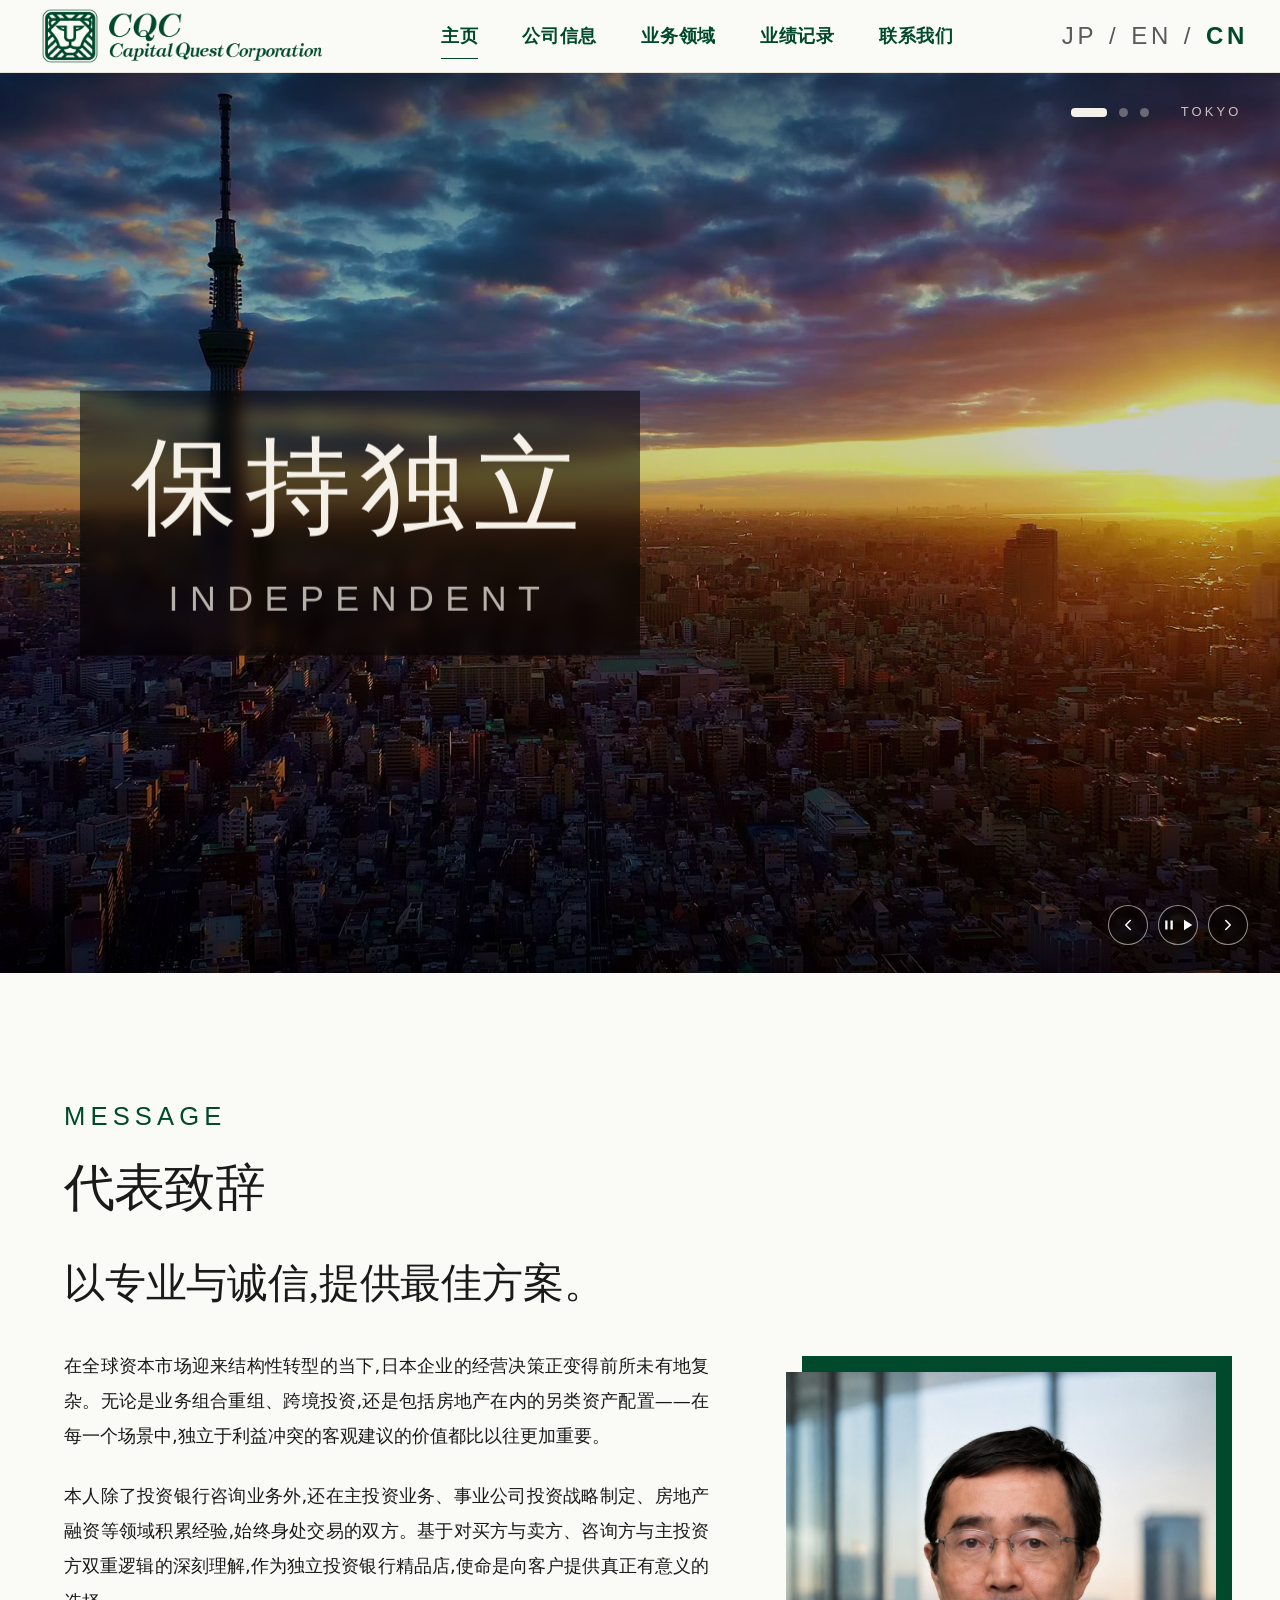
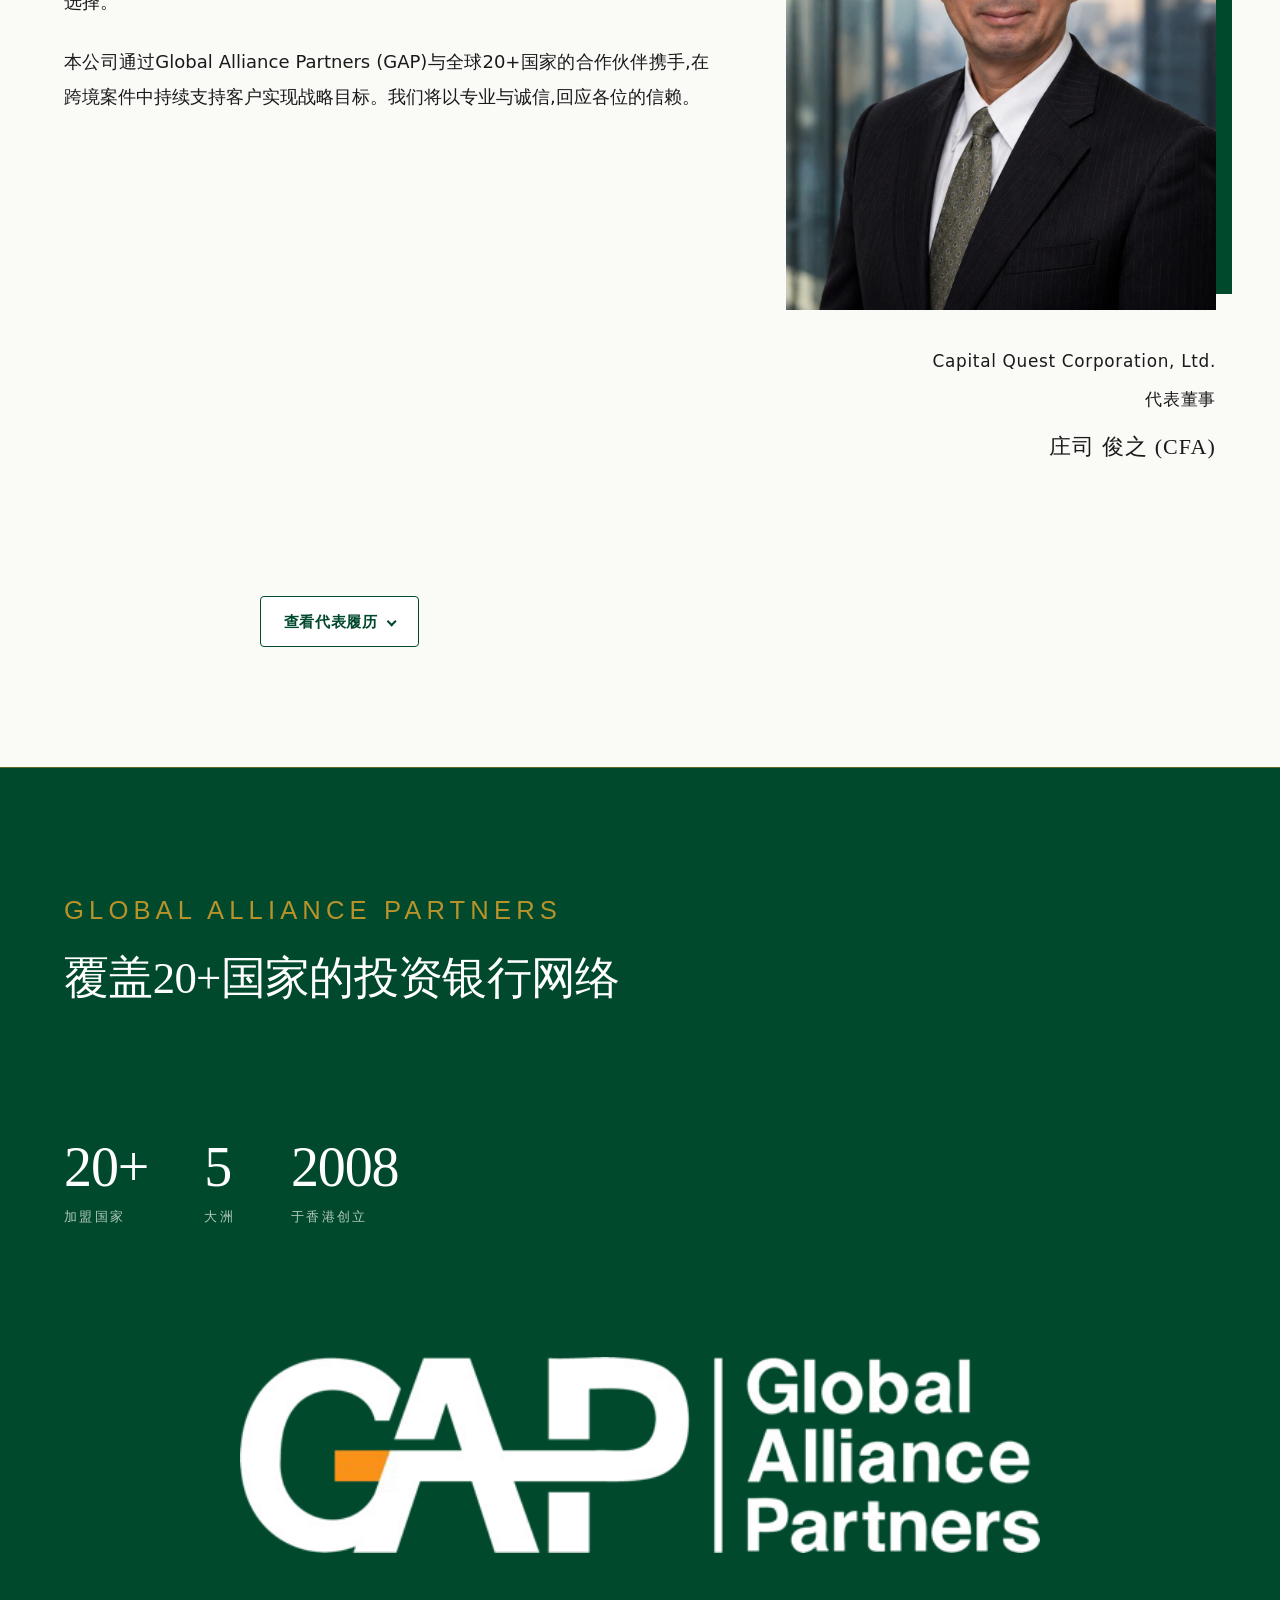
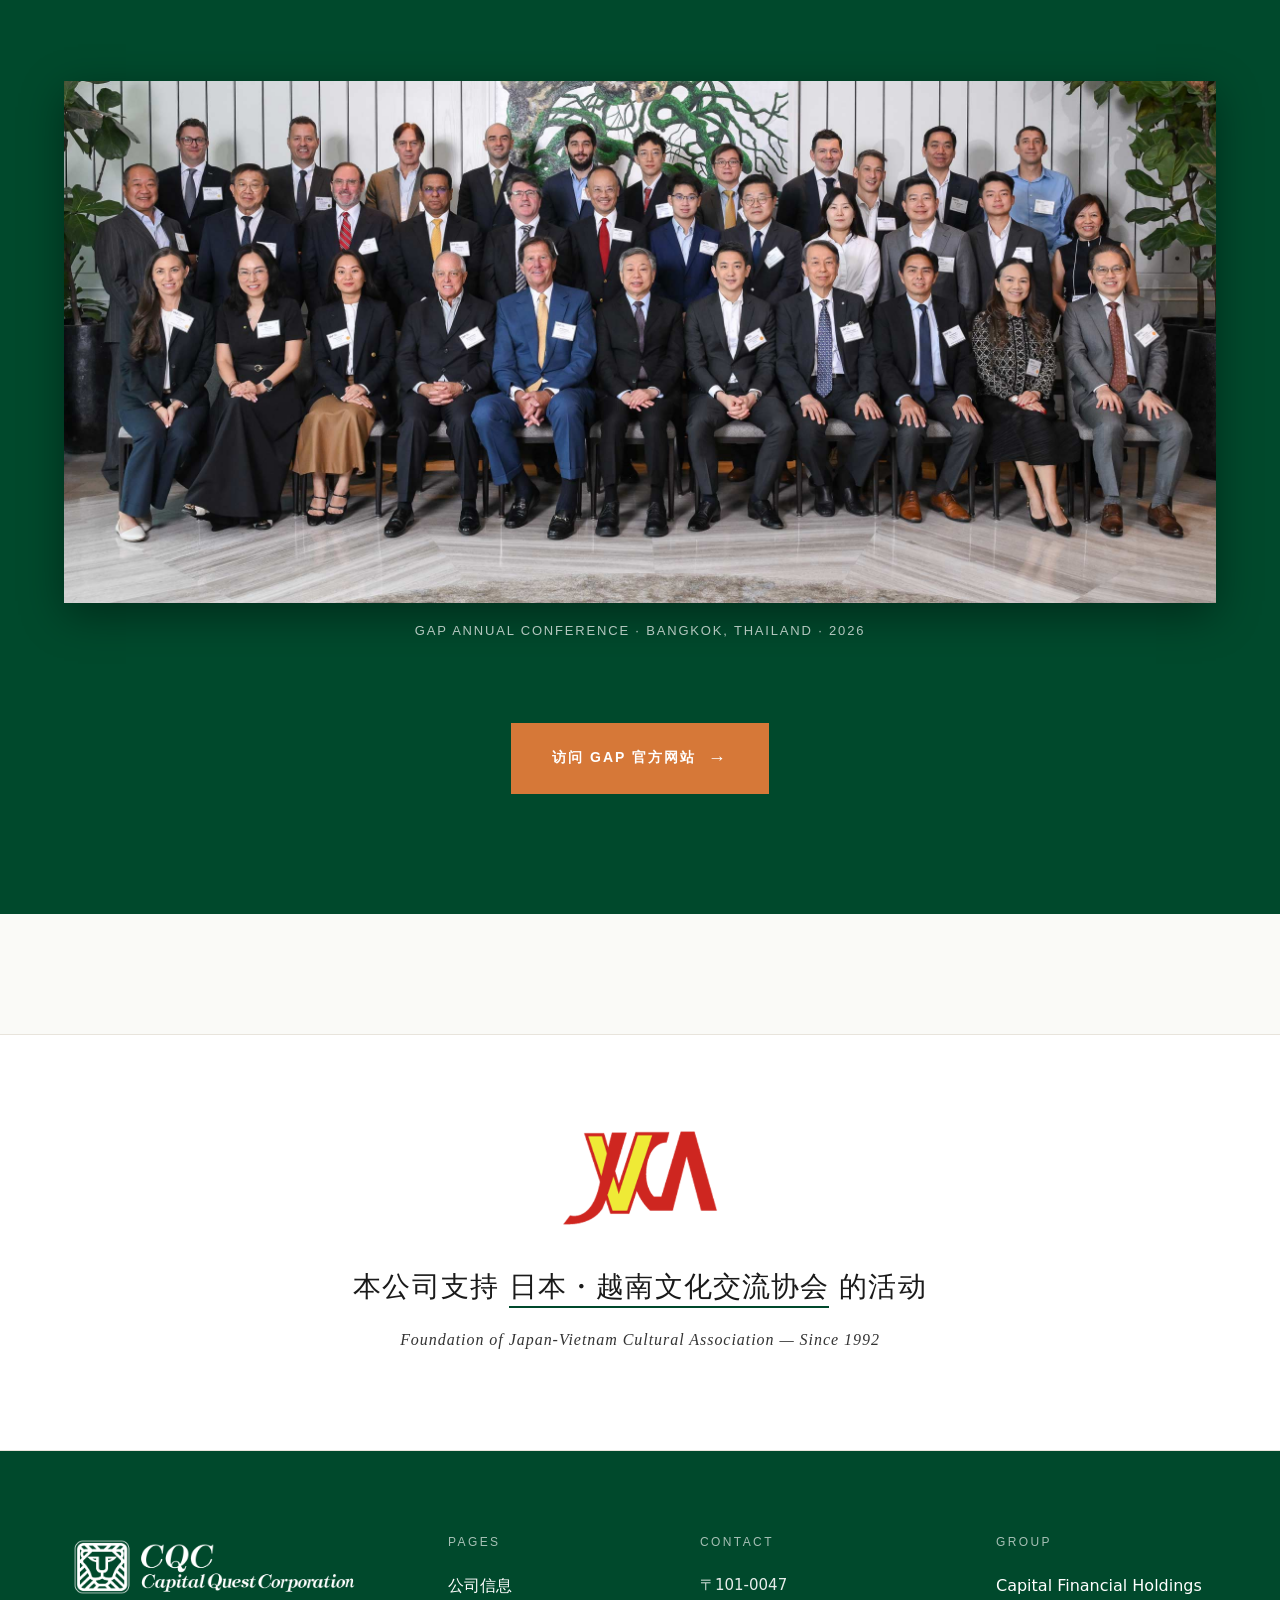
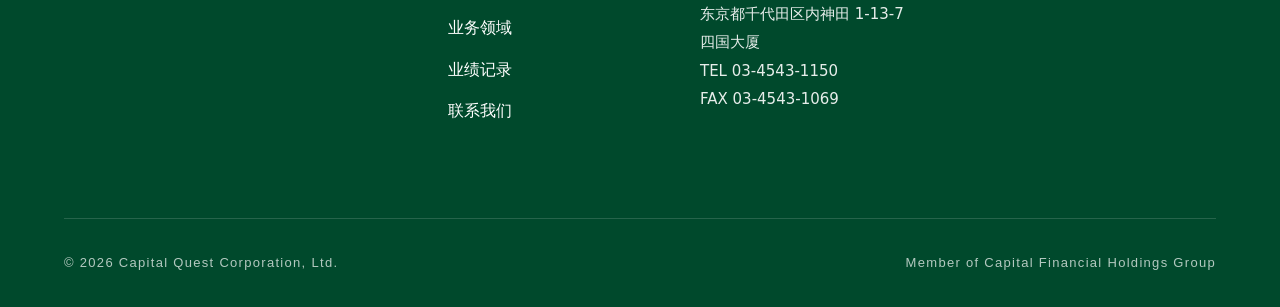
==== commit 23debcb9: "代表者の経歴を見るをボタン化（クリック可視化）＋CSSキャッシュ更新 v=20260625a Co-Authored-By: Claude Opus 4.8 <noreply@anthropic.co" ====
--- a/cn/index.html
+++ b/cn/index.html
@@ -22,7 +22,7 @@
 <link rel="apple-touch-icon" sizes="180x180" href="/assets/logo/favicon/apple-touch-icon.png" />
 <link rel="manifest" href="/assets/logo/site.webmanifest" />
 <!-- Favicon End -->
-<link rel="stylesheet" href="/assets/css/style.css?v=20260513d">
+<link rel="stylesheet" href="/assets/css/style.css?v=20260625a">
 </head>
 <body>
 <header class="site-header">
--- a/assets/css/style.css
+++ b/assets/css/style.css
@@ -2753,3 +2753,39 @@
   color: #fff;
 }
 
+
+
+/* ===== Representative profile disclosure (top page, relocated from team) ===== */
+.leader-bio-section { padding-top: 8px; }
+.leader-bio { max-width: 760px; margin: 0 auto; }
+.leader-bio > summary {
+  list-style: none;
+  cursor: pointer;
+  display: inline-flex;
+  align-items: center;
+  gap: 0.55em;
+  padding: 0.7em 1.5em;
+  border: 1px solid var(--c-forest);
+  border-radius: 4px;
+  color: var(--c-forest);
+  background: #fff;
+  font-family: var(--font-gothic);
+  font-weight: 600;
+  font-size: 0.95rem;
+  letter-spacing: 0.04em;
+  transition: background 0.2s ease, color 0.2s ease;
+}
+.leader-bio > summary::-webkit-details-marker { display: none; }
+.leader-bio > summary::after {
+  content: "";
+  width: 0.48em; height: 0.48em;
+  border-right: 2px solid currentColor;
+  border-bottom: 2px solid currentColor;
+  transform: rotate(45deg);
+  transition: transform 0.2s ease;
+  margin-left: 0.15em;
+}
+.leader-bio[open] > summary::after { transform: rotate(-135deg); }
+.leader-bio > summary:hover { background: var(--c-forest); color: #fff; }
+.leader-bio[open] > summary { margin-bottom: 1.5rem; }
+.leader-bio .person-card__detail { border-top: none; margin-top: 0; padding-top: 0; }
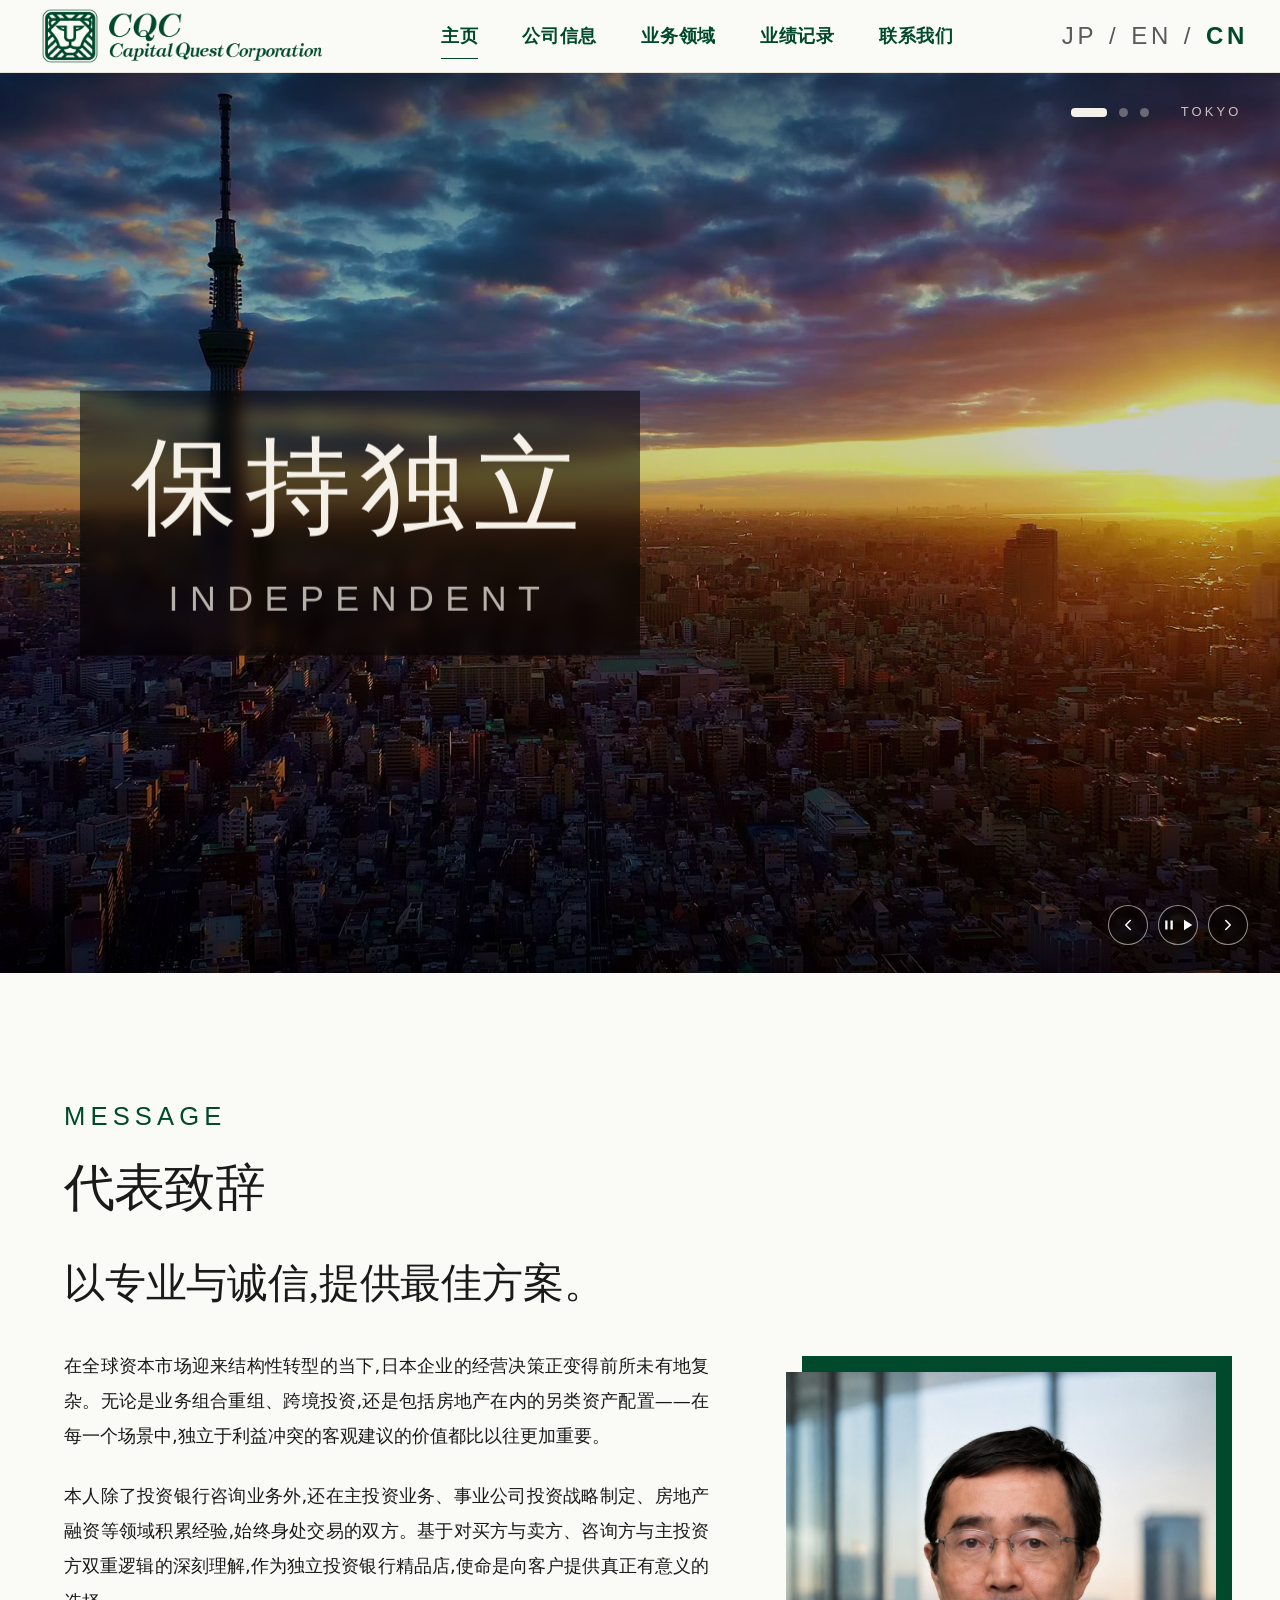
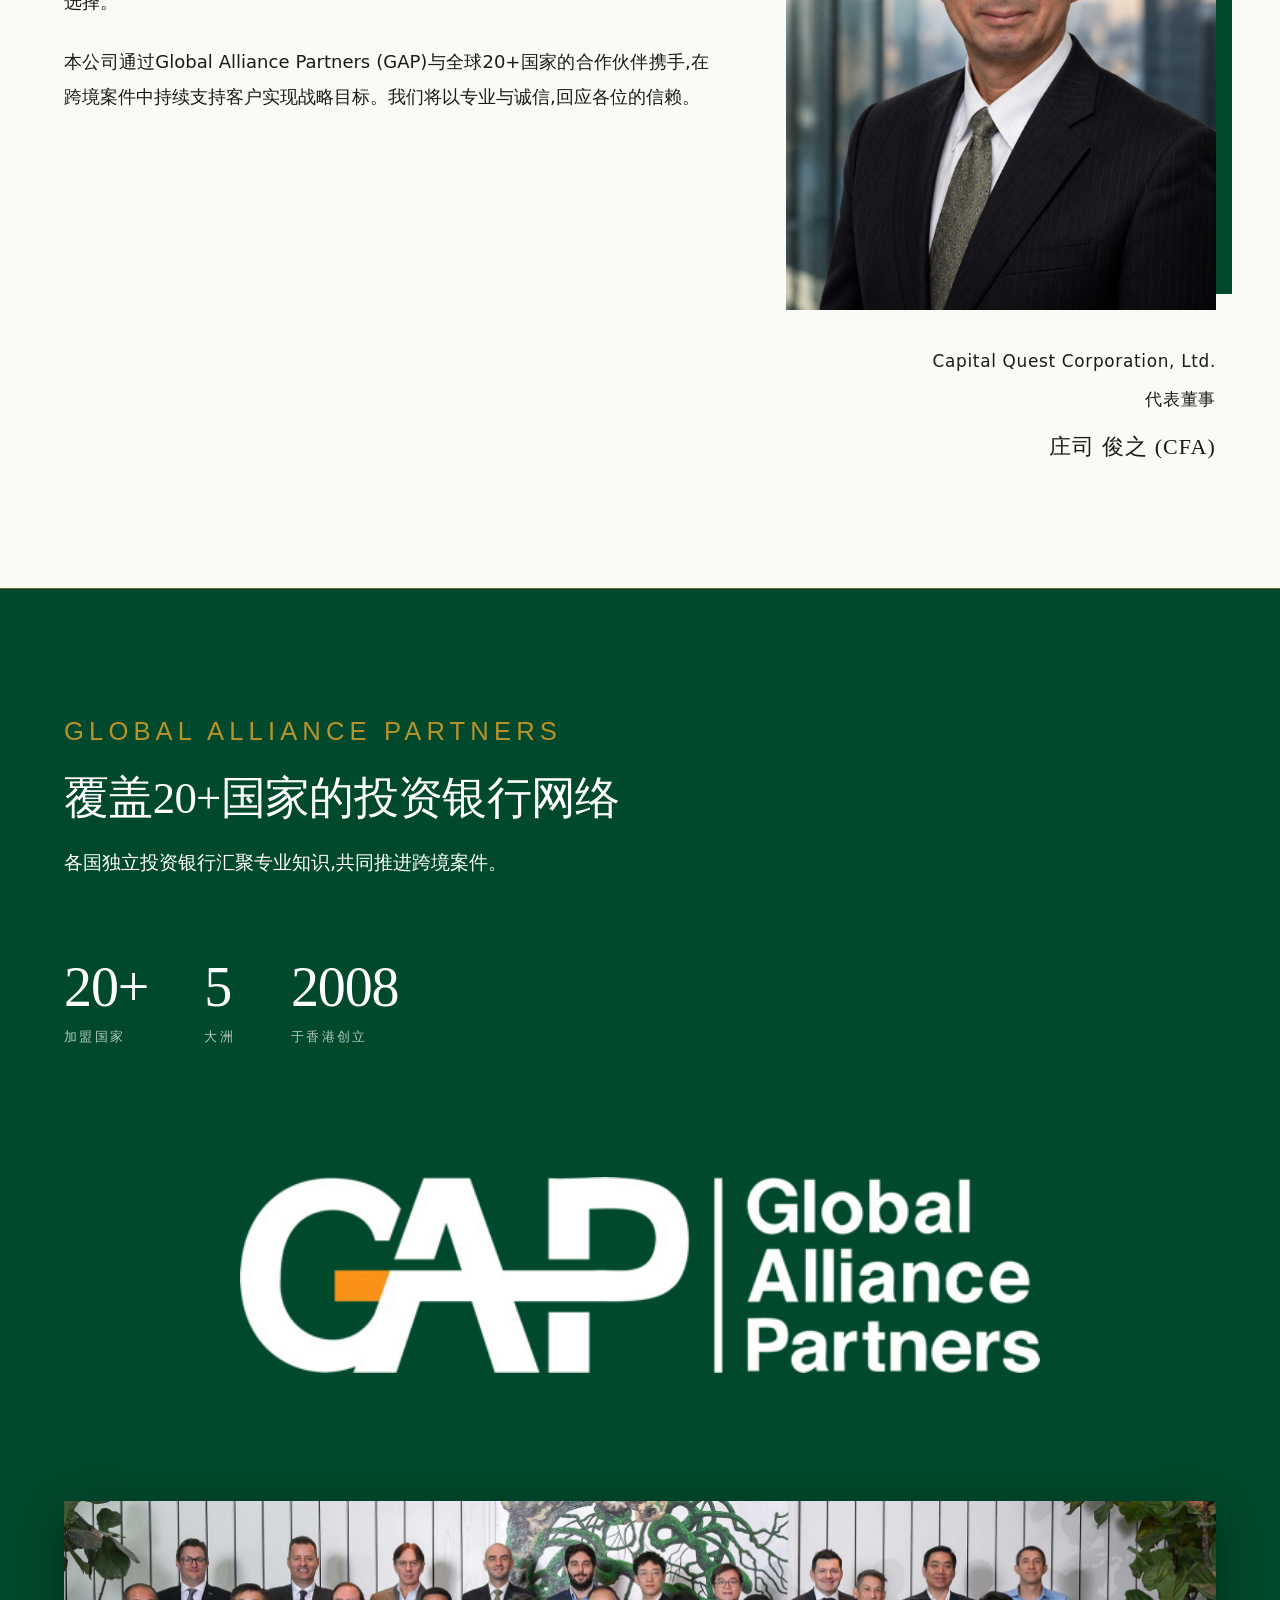
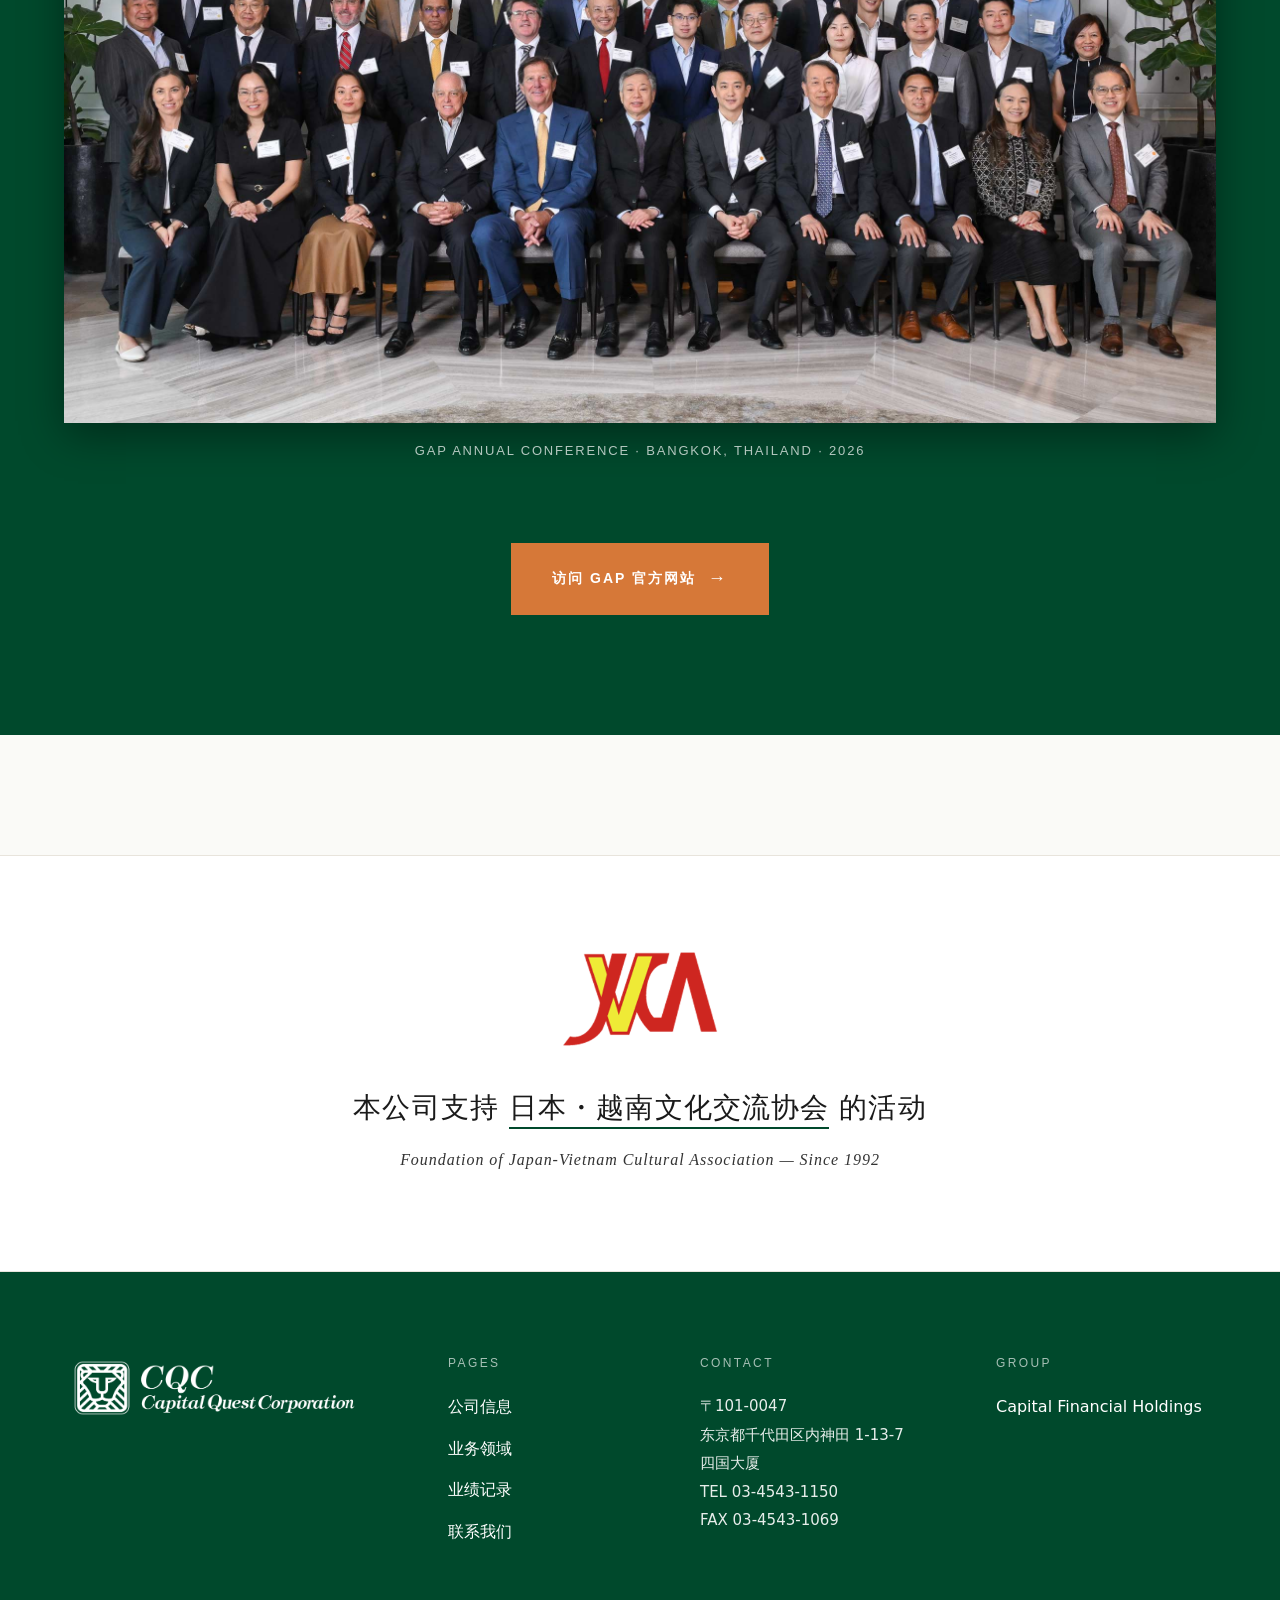
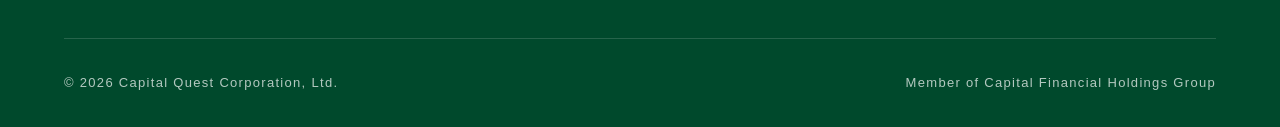
==== commit 31434be3: "「代表者の経歴を見る」を削除（庄司略歴ブロックとCSSを撤去） Co-Authored-By: Claude Opus 4.8 <noreply@anthropic.com>" ====
--- a/cn/index.html
+++ b/cn/index.html
@@ -107,34 +107,6 @@
   <!-- TRACK RECORD CAROUSEL -->
   
   <!-- GAP NETWORK -->
-    <!-- Representative profile (relocated from team) -->
-  <section class="section leader-bio-section">
-    <div class="container">
-      <details class="leader-bio">
-        <summary>查看代表履历</summary>
-        <div class="person-card__detail">
-          <p>庄司 俊之先生以野村证券23年(其中纽约8年)的投资银行・自有资金投资生涯为基础,后续在乐天、MA Platform、东海东京证券积累了M&amp;A顾问与自有资金投资两方面的经验,目前担任CQC的实务统筹负责人。</p>
-          <p>野村时代,在美国和日本两个市场从事不动产融资・投资、以及自有资金投资业务。其在日美两个市场不动产相关项目的设计与执行经验,延展至REIT、CMBS(Commercial Mortgage-Backed Securities)等不动产证券化项目的广泛参与。</p>
-          <p>野村之后的职业生涯中,在乐天集团参与事业企划与企业风险投资,在MA Platform(森信托集团)负责大型国际度假村开发战略,在东海东京证券负责M&amp;A顾问业务,积累了事业公司侧的本金视角与顾问双方的视角。这构成了在CQC中,翻译卖方与买方双方逻辑、组织交易过程中独特的优势。</p>
-          <p>专业领域涵盖资本市场交易、另类投资、M&amp;A・资金筹措顾问、不动产融资及不动产投资四大领域。</p>
-          <h4>职业经历</h4>
-          <ul class="career-timeline">
-            <li><time>～2009前后</time><span>野村证券(东京・纽约任职,合计23年。其中纽约8年)</span></li>
-            <li><time>～2010s</time><span>乐天集团(事业企划、风险・PE投资业务)</span></li>
-            <li><time>～2010s</time><span>MA Platform股份有限公司(森信托集团／国际度假村开发战略负责)</span></li>
-            <li><time>～2020s</time><span>东海东京证券／其他金融机构(M&amp;A顾问)</span></li>
-            <li><time>2026</time><span>Capital Quest Corporation, Ltd. 代表董事(现任)</span></li>
-          </ul>
-          <h4>学历・资格</h4>
-          <ul class="career-timeline">
-            <li><span>东京大学法学部 毕业</span></li>
-            <li><span>密歇根大学 工商管理硕士(MBA)</span></li>
-            <li><span>美国CFA协会认证分析师(Chartered Financial Analyst)</span></li>
-          </ul>
-        </div>
-      </details>
-    </div>
-  </section>
   <section class="gap-network" aria-labelledby="gap-h">
     <div class="container">
       <div class="section-header gap-network__header"> <span class="eyebrow">Global Alliance Partners</span>
--- a/assets/css/style.css
+++ b/assets/css/style.css
@@ -2752,40 +2752,3 @@
   background: var(--c-forest);
   color: #fff;
 }
-
-
-
-/* ===== Representative profile disclosure (top page, relocated from team) ===== */
-.leader-bio-section { padding-top: 8px; }
-.leader-bio { max-width: 760px; margin: 0 auto; }
-.leader-bio > summary {
-  list-style: none;
-  cursor: pointer;
-  display: inline-flex;
-  align-items: center;
-  gap: 0.55em;
-  padding: 0.7em 1.5em;
-  border: 1px solid var(--c-forest);
-  border-radius: 4px;
-  color: var(--c-forest);
-  background: #fff;
-  font-family: var(--font-gothic);
-  font-weight: 600;
-  font-size: 0.95rem;
-  letter-spacing: 0.04em;
-  transition: background 0.2s ease, color 0.2s ease;
-}
-.leader-bio > summary::-webkit-details-marker { display: none; }
-.leader-bio > summary::after {
-  content: "";
-  width: 0.48em; height: 0.48em;
-  border-right: 2px solid currentColor;
-  border-bottom: 2px solid currentColor;
-  transform: rotate(45deg);
-  transition: transform 0.2s ease;
-  margin-left: 0.15em;
-}
-.leader-bio[open] > summary::after { transform: rotate(-135deg); }
-.leader-bio > summary:hover { background: var(--c-forest); color: #fff; }
-.leader-bio[open] > summary { margin-bottom: 1.5rem; }
-.leader-bio .person-card__detail { border-top: none; margin-top: 0; padding-top: 0; }
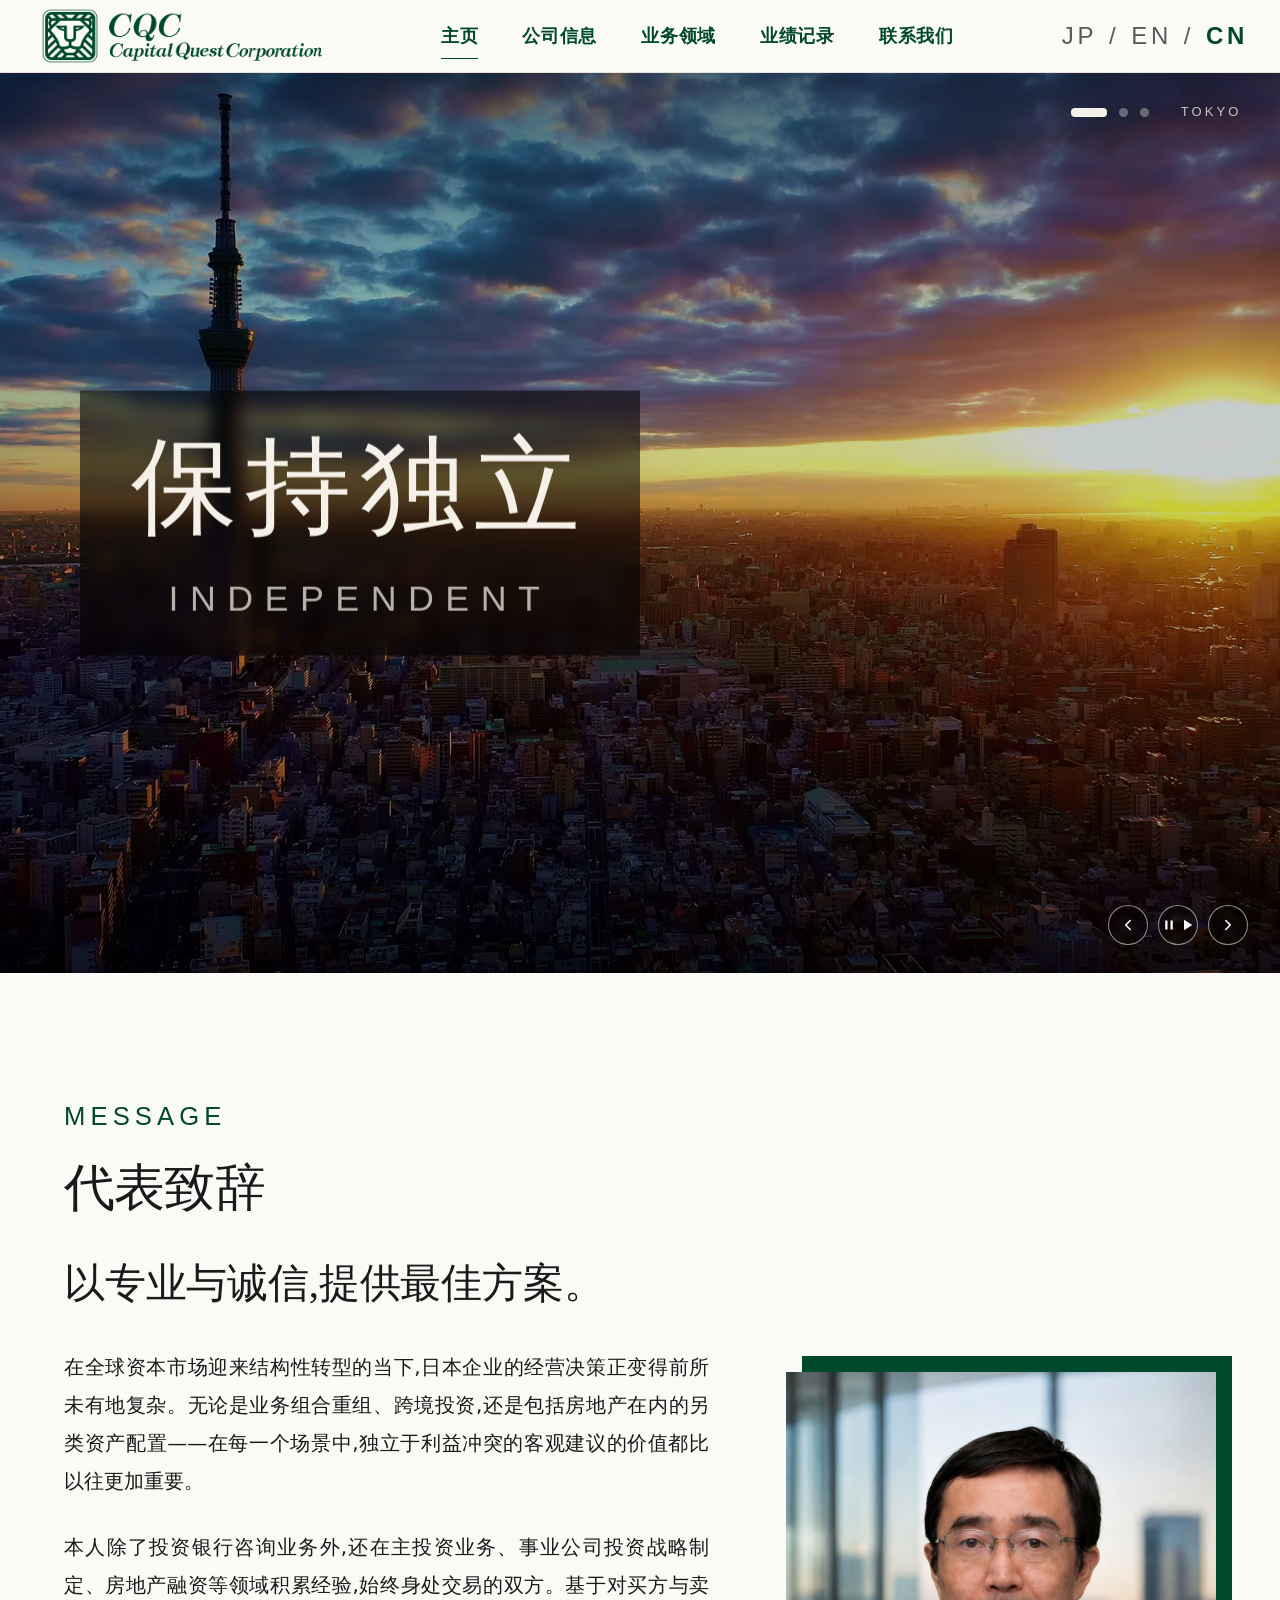
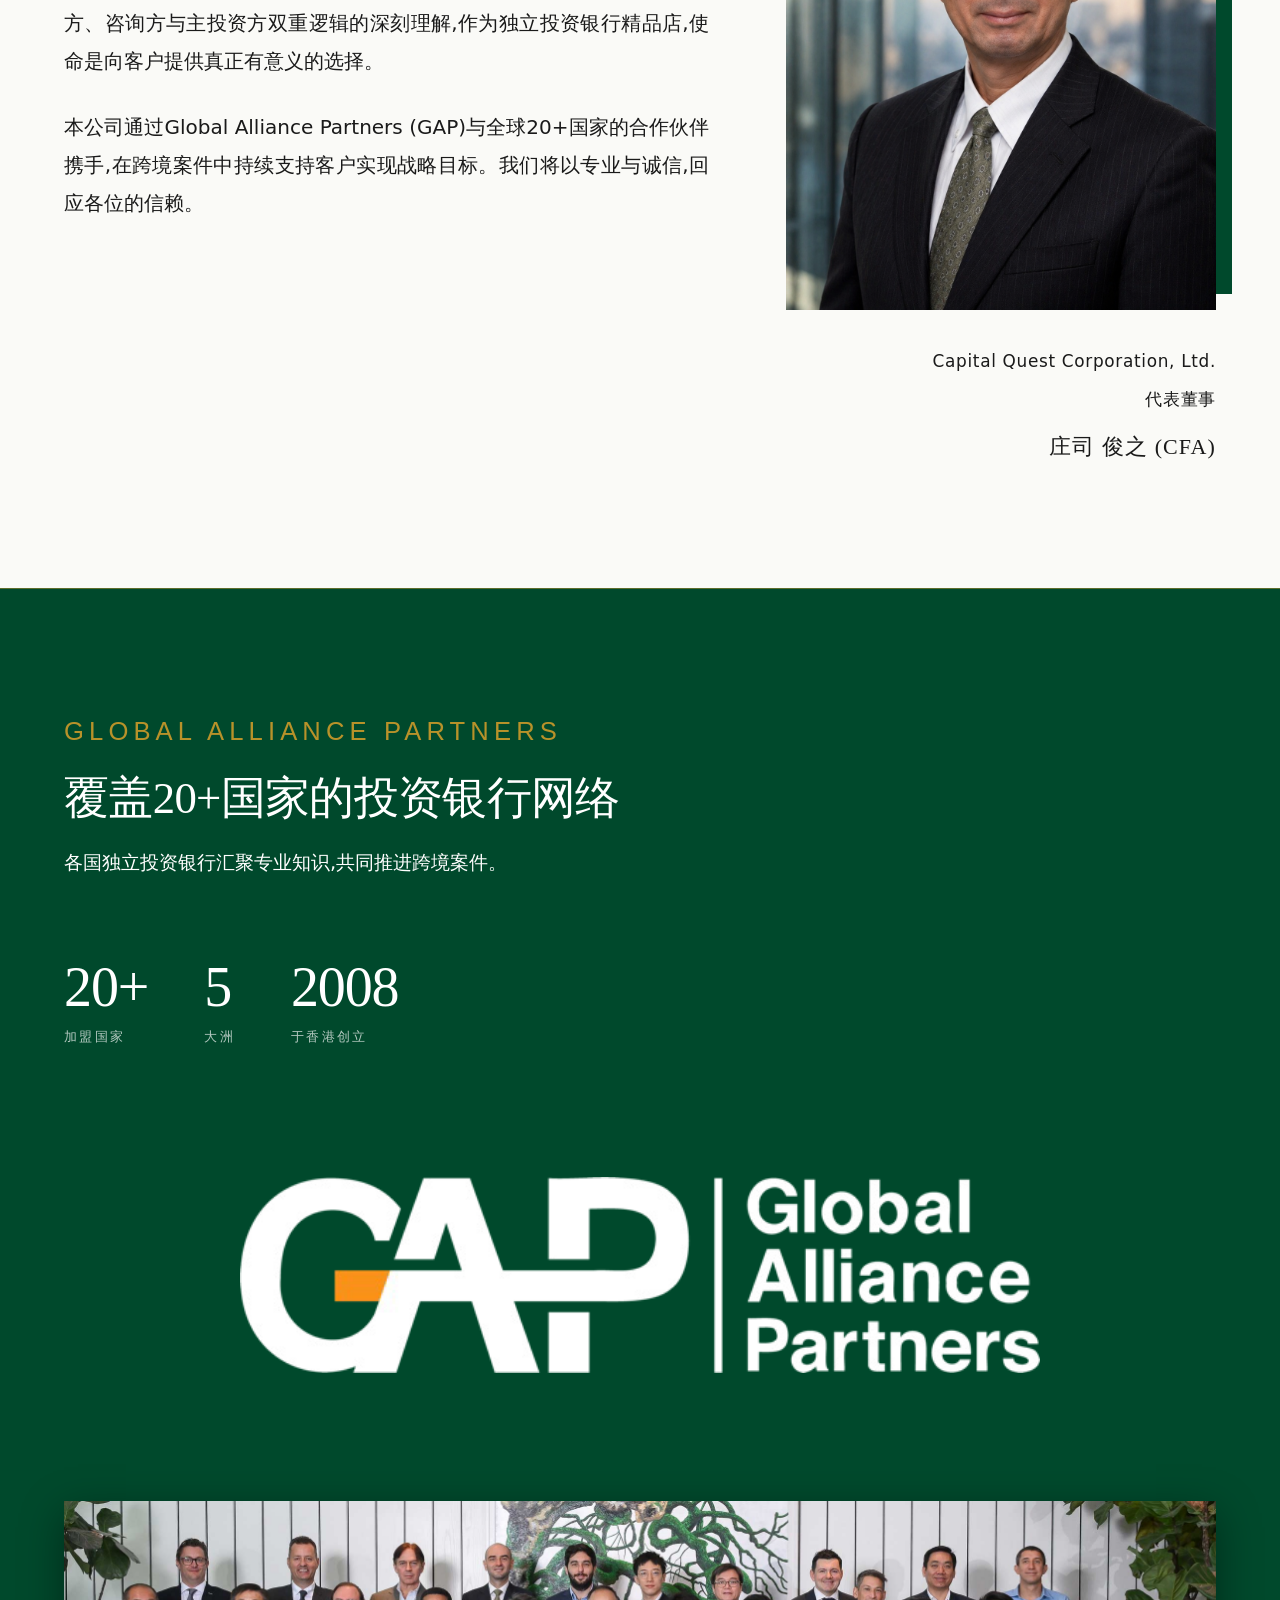
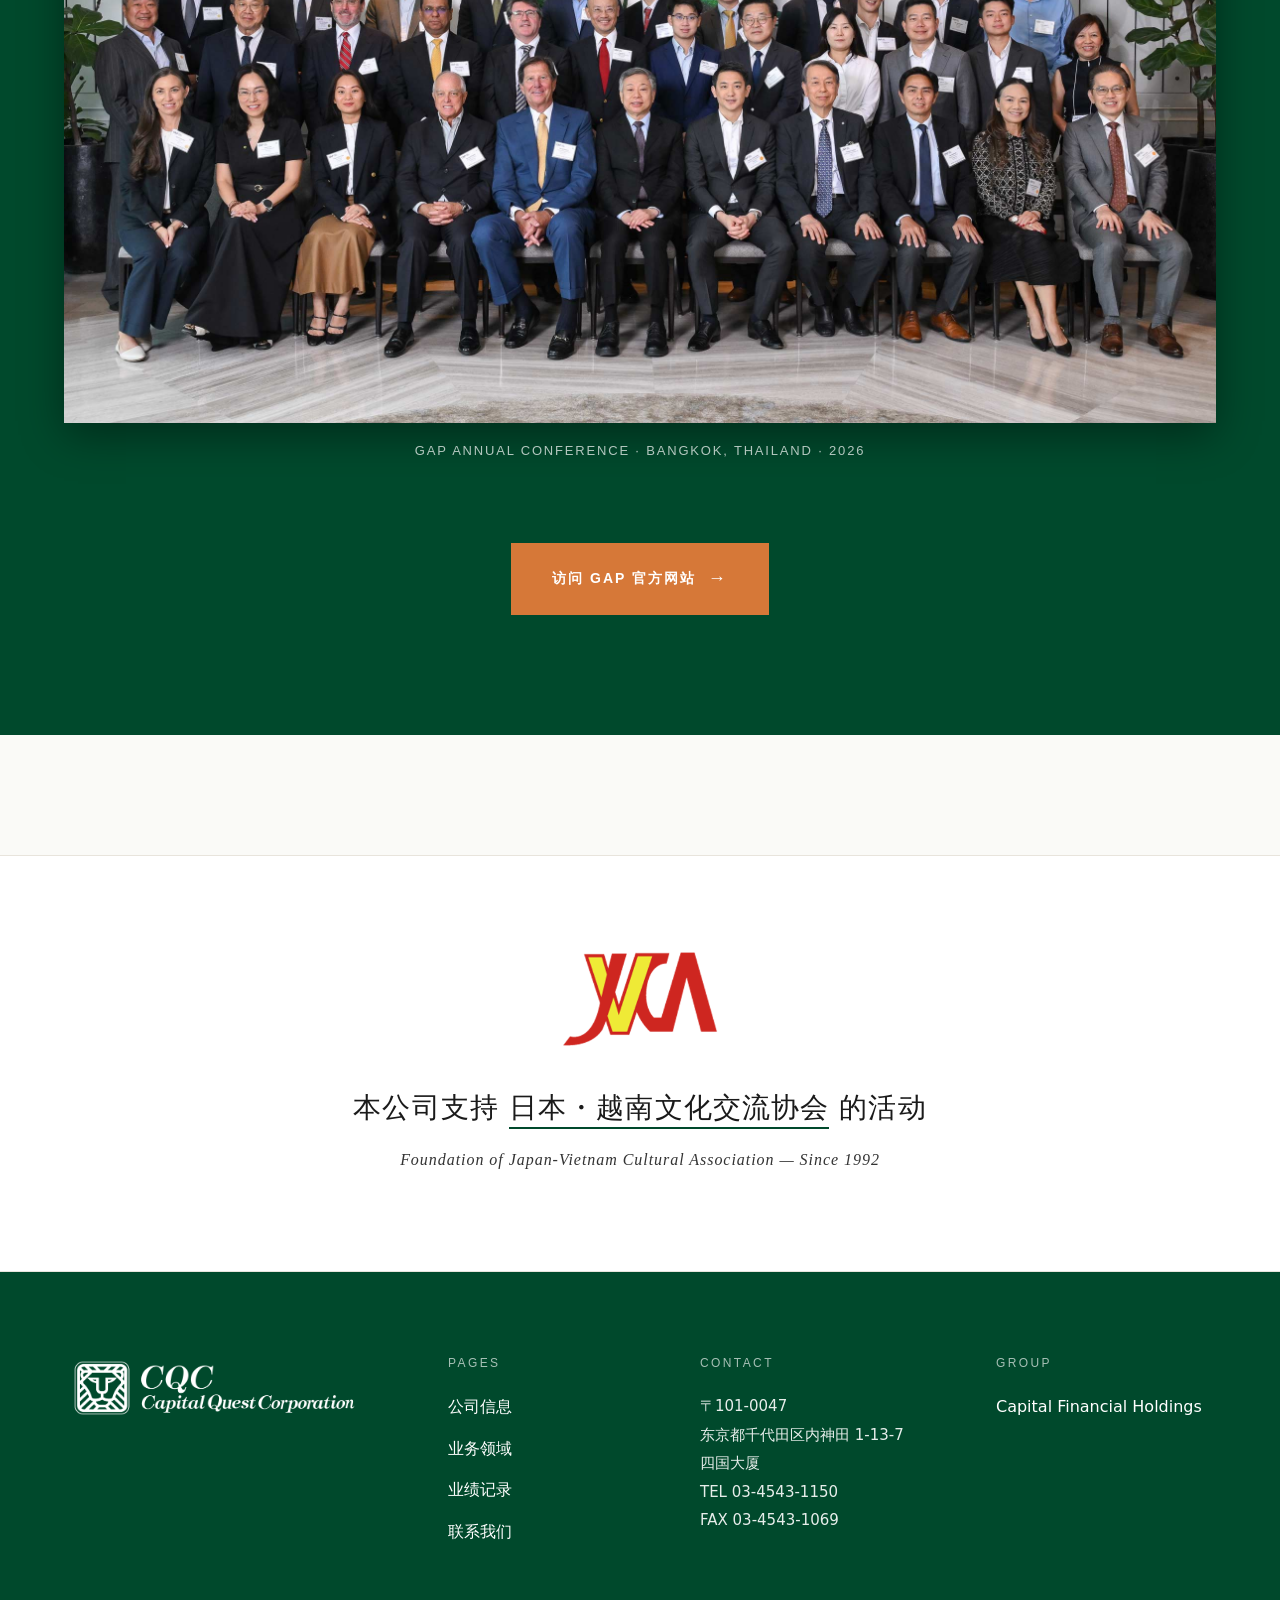
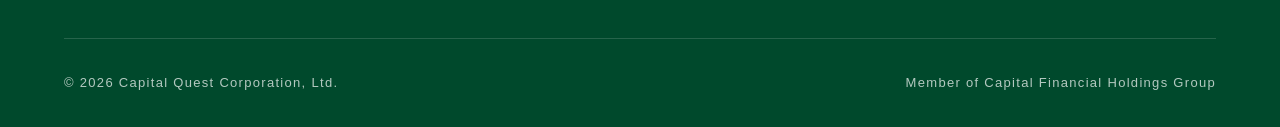
==== commit 74c65b79: "代表メッセージ本文を拡大（18px→20px）でバランス調整＋CSSキャッシュ更新 v=20260630b Co-Authored-By: Claude Opus 4.8 <noreply@anthr" ====
--- a/cn/index.html
+++ b/cn/index.html
@@ -22,7 +22,7 @@
 <link rel="apple-touch-icon" sizes="180x180" href="/assets/logo/favicon/apple-touch-icon.png" />
 <link rel="manifest" href="/assets/logo/site.webmanifest" />
 <!-- Favicon End -->
-<link rel="stylesheet" href="/assets/css/style.css?v=20260625a">
+<link rel="stylesheet" href="/assets/css/style.css?v=20260630b">
 </head>
 <body>
 <header class="site-header">
--- a/assets/css/style.css
+++ b/assets/css/style.css
@@ -2752,3 +2752,32 @@
   background: var(--c-forest);
   color: #fff;
 }
+
+
+/* ===== Leadership card photos — larger & balanced (compact bios) ===== */
+.people-list .person-card > summary,
+.people-list .person-card > .person-card__summary {
+  grid-template-columns: 140px 1fr 72px;
+  gap: 32px;
+}
+.people-list .person-card__photo {
+  width: 140px;
+  height: 175px;
+}
+@media (max-width: 768px) {
+  .people-list .person-card > summary,
+  .people-list .person-card > .person-card__summary {
+    grid-template-columns: 110px 1fr;
+  }
+  .people-list .person-card__photo {
+    width: 110px;
+    height: 138px;
+  }
+}
+
+
+/* ===== Representative message body — larger for balance (index top) ===== */
+.chairman__body p { font-size: 1.25rem; line-height: 1.9; }
+@media (max-width: 768px) {
+  .chairman__body p { font-size: 1.0625rem; line-height: 1.85; }
+}
